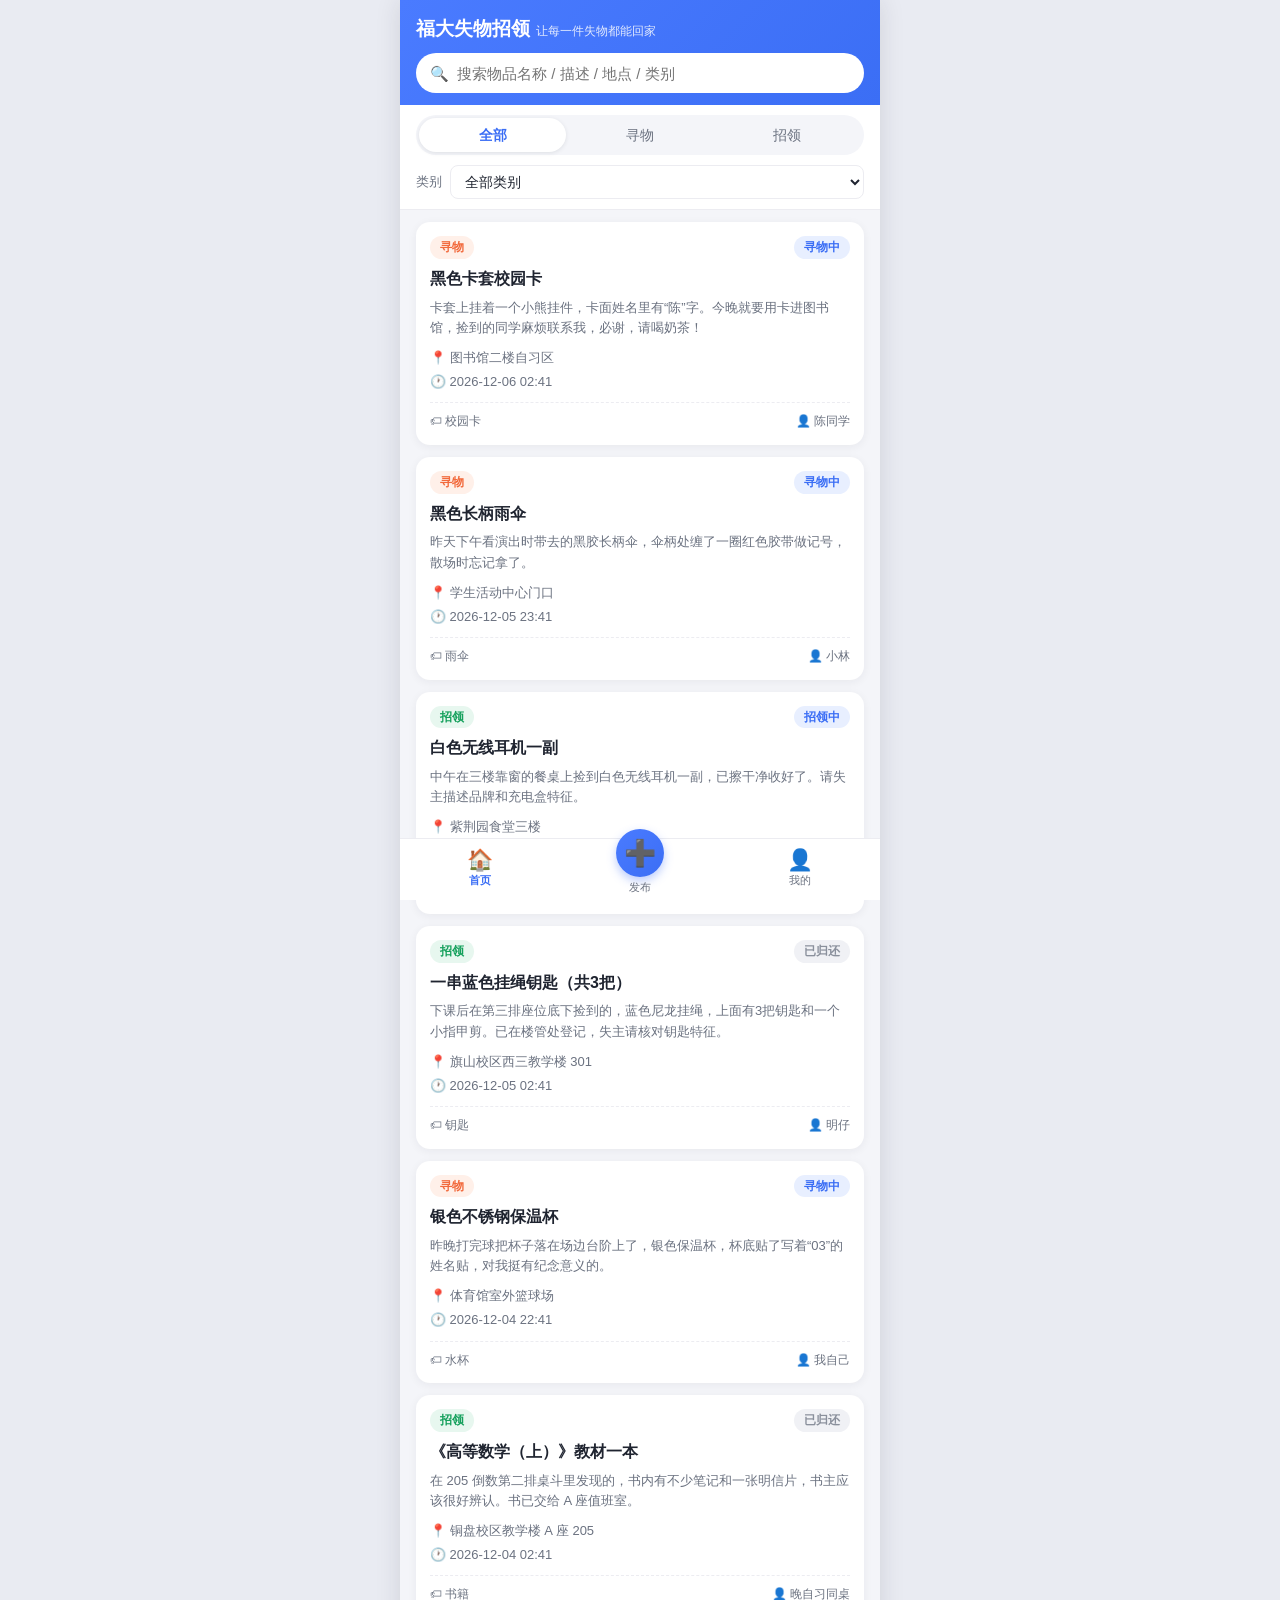
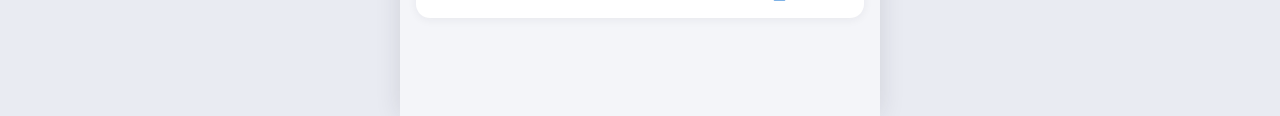
==== lost-found/index.html @ a3d3715d "feat: 完成校园失物招领移动端Web初步构建 - 搭建首页、发布页、详情页、我的发布四个页面 - 实现 localStorage 数据层与示例数据初始化 - 实现首页列表展示、关键词搜索与筛选 -" ====
<!DOCTYPE html>
<html lang="zh-CN">
<head>
  <meta charset="UTF-8">
  <meta name="viewport" content="width=device-width, initial-scale=1.0, maximum-scale=1.0, user-scalable=no">
  <title>福大失物招领 - 首页</title>
  <link rel="stylesheet" href="css/style.css">
</head>
<body data-page="index">
  <div class="app">
    <!-- 顶部：标题 + 搜索栏 -->
    <header class="app-header">
      <h1>福大失物招领<span class="subtitle">让每一件失物都能回家</span></h1>
      <div class="search-bar">
        <span class="search-icon">🔍</span>
        <input id="searchInput" type="search" placeholder="搜索物品名称 / 描述 / 地点 / 类别"
               aria-label="搜索失物招领信息">
      </div>
    </header>

    <!-- 类型 Tab + 类别筛选 -->
    <div class="toolbar">
      <div class="type-tabs" role="tablist">
        <button class="type-tab active" data-type="all" type="button">全部</button>
        <button class="type-tab" data-type="lost" type="button">寻物</button>
        <button class="type-tab" data-type="found" type="button">招领</button>
      </div>
      <div class="filter-row">
        <label for="categoryFilter">类别</label>
        <select id="categoryFilter" aria-label="按类别筛选">
          <option value="all">全部类别</option>
        </select>
      </div>
    </div>

    <!-- 信息列表 -->
    <main>
      <section id="itemList" class="list" aria-live="polite"></section>

      <!-- 空状态 -->
      <section id="emptyState" class="empty" hidden>
        <span class="empty-icon">🔎</span>
        <span class="empty-text">没有找到相关信息</span>
        <a class="btn btn-primary" href="publish.html" style="display:inline-flex;">📢 我要发布一条</a>
      </section>
    </main>

    <!-- 底部导航 -->
    <nav class="bottom-nav">
      <a class="nav-item" data-nav="index" href="index.html">
        <span class="nav-icon">🏠</span><span>首页</span>
      </a>
      <a class="nav-item nav-publish" data-nav="publish" href="publish.html">
        <span class="nav-icon">➕</span><span>发布</span>
      </a>
      <a class="nav-item" data-nav="mine" href="mine.html">
        <span class="nav-icon">👤</span><span>我的</span>
      </a>
    </nav>
  </div>

  <script src="js/storage.js"></script>
  <script src="js/common.js"></script>
  <script src="js/index.js"></script>
</body>
</html>
---- lost-found/css/style.css ----
/* ============================================================
   福大失物招领 —— 全局样式
   移动端优先：页面最大宽度 480px 居中；不依赖任何外部字体/图片。
   ============================================================ */

/* ---------- 设计变量 ---------- */
:root {
  --primary: #3b6ef5;          /* 主色：校园蓝 */
  --primary-light: #e8efff;
  --lost: #f26a3d;             /* 寻物：暖橙 */
  --lost-light: #fff0e9;
  --found: #15a05c;            /* 招领：青绿 */
  --found-light: #e7f7ef;
  --text-main: #1f2430;
  --text-sub: #6b7280;
  --line: #ececf1;
  --bg: #f4f5f9;
  --card-bg: #ffffff;
  --danger: #e5484d;
  --radius: 14px;
  --shadow: 0 2px 10px rgba(31, 36, 48, 0.06);
  --nav-height: 62px;
}

* {
  margin: 0;
  padding: 0;
  box-sizing: border-box;
  -webkit-tap-highlight-color: transparent;
}

html, body {
  height: 100%;
}

body {
  font-family: -apple-system, BlinkMacSystemFont, 'PingFang SC', 'Hiragino Sans GB',
    'Microsoft YaHei', 'Helvetica Neue', Helvetica, Arial, sans-serif;
  font-size: 15px;
  color: var(--text-main);
  background: #e9ebf2;
  line-height: 1.55;
}

/* App 容器：手机上铺满，宽屏下最大 480px 居中，带边界阴影模拟手机 */
.app {
  max-width: 480px;
  min-height: 100vh;
  margin: 0 auto;
  background: var(--bg);
  box-shadow: 0 0 24px rgba(31, 36, 48, 0.12);
  padding-bottom: calc(var(--nav-height) + 20px); /* 给底部导航留位 */
}

a {
  color: inherit;
  text-decoration: none;
}

button {
  font-family: inherit;
  font-size: inherit;
  cursor: pointer;
  border: none;
  background: none;
}

input, select, textarea {
  font-family: inherit;
  font-size: 16px; /* >=16px 避免 iOS 聚焦自动放大 */
  color: var(--text-main);
}

.hidden {
  display: none !important;
}

/* ---------- 顶部区域 ---------- */
.app-header {
  position: sticky;
  top: 0;
  z-index: 20;
  background: linear-gradient(135deg, #4a7bff, #3b6ef5);
  color: #fff;
  padding: 14px 16px 12px;
}

.app-header h1 {
  font-size: 19px;
  font-weight: 700;
  margin-bottom: 10px;
}

.app-header .subtitle {
  font-size: 12px;
  opacity: 0.85;
  margin-left: 6px;
  font-weight: 400;
}

/* 搜索栏 */
.search-bar {
  display: flex;
  align-items: center;
  background: #fff;
  border-radius: 999px;
  padding: 0 14px;
  height: 40px;
}

.search-bar .search-icon {
  font-size: 15px;
  margin-right: 8px;
}

.search-bar input {
  flex: 1;
  border: none;
  outline: none;
  background: transparent;
  font-size: 15px;
}

/* 普通页面头部（发布/我的） */
.page-header {
  position: sticky;
  top: 0;
  z-index: 20;
  display: flex;
  align-items: center;
  height: 50px;
  padding: 0 12px;
  background: #fff;
  border-bottom: 1px solid var(--line);
}

.page-header .back-btn {
  width: 38px;
  height: 38px;
  font-size: 20px;
  color: var(--text-main);
}

.page-header h2 {
  flex: 1;
  text-align: center;
  font-size: 17px;
  font-weight: 600;
}

.page-header .header-placeholder {
  width: 38px;
}

/* ---------- Tab 与类别筛选 ---------- */
.toolbar {
  background: #fff;
  padding: 10px 16px;
  border-bottom: 1px solid var(--line);
  position: sticky;
  top: 83px; /* 紧贴首页头部 */
  z-index: 15;
}

.type-tabs {
  display: flex;
  background: var(--bg);
  border-radius: 999px;
  padding: 3px;
  margin-bottom: 10px;
}

.type-tab {
  flex: 1;
  height: 34px;
  line-height: 34px;
  text-align: center;
  border-radius: 999px;
  font-size: 14px;
  color: var(--text-sub);
  transition: all 0.2s;
}

.type-tab.active {
  background: #fff;
  color: var(--primary);
  font-weight: 600;
  box-shadow: 0 1px 4px rgba(31, 36, 48, 0.1);
}

.filter-row {
  display: flex;
  align-items: center;
}

.filter-row label {
  font-size: 13px;
  color: var(--text-sub);
  margin-right: 8px;
  white-space: nowrap;
}

.filter-row select {
  flex: 1;
  height: 34px;
  border: 1px solid var(--line);
  border-radius: 8px;
  padding: 0 10px;
  background: #fff;
  font-size: 14px;
  outline: none;
}

/* ---------- 列表与卡片 ---------- */
.list {
  padding: 12px 16px 4px;
}

.card {
  display: block;
  background: var(--card-bg);
  border-radius: var(--radius);
  padding: 14px;
  margin-bottom: 12px;
  box-shadow: var(--shadow);
  transition: transform 0.12s, box-shadow 0.12s;
}

.card:active {
  transform: scale(0.985);
  box-shadow: 0 1px 4px rgba(31, 36, 48, 0.08);
}

.card-top {
  display: flex;
  justify-content: space-between;
  align-items: center;
  margin-bottom: 8px;
}

.badge {
  display: inline-block;
  font-size: 12px;
  font-weight: 600;
  padding: 2px 10px;
  border-radius: 999px;
}

.badge-lost {
  color: var(--lost);
  background: var(--lost-light);
}

.badge-found {
  color: var(--found);
  background: var(--found-light);
}

.status {
  font-size: 12px;
  font-weight: 600;
  padding: 2px 10px;
  border-radius: 999px;
}

.status-active {
  color: var(--primary);
  background: var(--primary-light);
}

.status-done {
  color: #8a909c;
  background: #f0f1f5;
}

.card-title {
  font-size: 16px;
  font-weight: 600;
  margin-bottom: 6px;
  /* 最多两行 */
  display: -webkit-box;
  -webkit-line-clamp: 2;
  -webkit-box-orient: vertical;
  overflow: hidden;
}

.card-desc {
  font-size: 13px;
  color: var(--text-sub);
  margin-bottom: 10px;
  display: -webkit-box;
  -webkit-line-clamp: 2;
  -webkit-box-orient: vertical;
  overflow: hidden;
}

.card-meta {
  display: flex;
  flex-direction: column;
  gap: 4px;
  font-size: 13px;
  color: var(--text-sub);
  margin-bottom: 10px;
}

.card-foot {
  display: flex;
  justify-content: space-between;
  align-items: center;
  padding-top: 9px;
  border-top: 1px dashed var(--line);
  font-size: 12px;
  color: var(--text-sub);
}

/* ---------- 空状态 ---------- */
.empty {
  padding: 70px 30px;
  text-align: center;
  color: var(--text-sub);
}

.empty .empty-icon {
  font-size: 52px;
  display: block;
  margin-bottom: 14px;
}

.empty .empty-text {
  font-size: 15px;
  display: block;
  margin-bottom: 18px;
}

/* ---------- 按钮 ---------- */
.btn {
  display: inline-flex;
  align-items: center;
  justify-content: center;
  gap: 6px;
  min-height: 44px;
  padding: 0 18px;
  border-radius: 10px;
  font-size: 15px;
  font-weight: 600;
  transition: opacity 0.15s, transform 0.1s;
}

.btn:active {
  transform: scale(0.97);
}

.btn-block {
  display: flex;
  width: 100%;
}

.btn-primary {
  background: var(--primary);
  color: #fff;
}

.btn-primary:disabled {
  background: #b9c6e8;
  cursor: not-allowed;
}

.btn-outline {
  background: #fff;
  color: var(--primary);
  border: 1px solid var(--primary);
}

.btn-danger-outline {
  background: #fff;
  color: var(--danger);
  border: 1px solid #f3c2c4;
}

.btn-gray {
  background: #f0f1f5;
  color: var(--text-sub);
}

/* ---------- 表单（发布页） ---------- */
.form {
  padding: 14px 16px 20px;
}

/* 类型二选一切换 */
.type-switch {
  display: flex;
  gap: 10px;
  margin-bottom: 16px;
}

.type-option {
  flex: 1;
  border: 2px solid var(--line);
  border-radius: 12px;
  background: #fff;
  padding: 12px 0;
  text-align: center;
  font-size: 15px;
  font-weight: 600;
  color: var(--text-sub);
  transition: all 0.15s;
}

.type-option .type-emoji {
  display: block;
  font-size: 22px;
  margin-bottom: 2px;
}

.type-option.selected-lost {
  border-color: var(--lost);
  color: var(--lost);
  background: var(--lost-light);
}

.type-option.selected-found {
  border-color: var(--found);
  color: var(--found);
  background: var(--found-light);
}

.form-group {
  margin-bottom: 15px;
}

.form-group label {
  display: block;
  font-size: 14px;
  font-weight: 600;
  margin-bottom: 6px;
}

.form-group label .required {
  color: var(--danger);
  margin-right: 3px;
}

.form-control {
  width: 100%;
  min-height: 46px;
  border: 1px solid #dcdfe8;
  border-radius: 10px;
  background: #fff;
  padding: 10px 12px;
  outline: none;
  transition: border-color 0.15s;
}

.form-control:focus {
  border-color: var(--primary);
}

textarea.form-control {
  min-height: 96px;
  resize: vertical;
}

.form-group.has-error .form-control {
  border-color: var(--danger);
}

.error-text {
  display: none;
  font-size: 12px;
  color: var(--danger);
  margin-top: 4px;
}

.form-group.has-error .error-text {
  display: block;
}

.form-tip {
  font-size: 12px;
  color: var(--text-sub);
  margin-top: 4px;
}

.submit-bar {
  margin-top: 22px;
}

/* ---------- 详情页 ---------- */
.detail {
  padding: 14px 16px 20px;
}

.detail-hero {
  background: #fff;
  border-radius: var(--radius);
  padding: 16px;
  box-shadow: var(--shadow);
  margin-bottom: 12px;
}

.detail-hero .hero-top {
  display: flex;
  gap: 8px;
  margin-bottom: 10px;
}

.detail-hero h2 {
  font-size: 19px;
  line-height: 1.4;
  margin-bottom: 6px;
}

.detail-hero .publish-time {
  font-size: 12px;
  color: var(--text-sub);
}

.info-panel {
  background: #fff;
  border-radius: var(--radius);
  box-shadow: var(--shadow);
  margin-bottom: 12px;
  overflow: hidden;
}

.info-row {
  display: flex;
  padding: 13px 16px;
  font-size: 14px;
  border-bottom: 1px solid var(--line);
}

.info-row:last-child {
  border-bottom: none;
}

.info-row .info-label {
  width: 76px;
  color: var(--text-sub);
  flex-shrink: 0;
}

.info-row .info-value {
  flex: 1;
  word-break: break-all;
}

.panel-title {
  font-size: 14px;
  font-weight: 600;
  padding: 13px 16px 6px;
}

.panel-content {
  font-size: 14px;
  padding: 0 16px 14px;
  white-space: pre-wrap;
  word-break: break-all;
}

.contact-value {
  display: flex;
  align-items: center;
  gap: 10px;
  flex: 1;
}

.contact-value .contact-text {
  flex: 1;
  font-weight: 600;
  word-break: break-all;
}

.btn-copy {
  min-height: 34px;
  padding: 0 14px;
  border-radius: 8px;
  font-size: 13px;
  flex-shrink: 0;
}

.detail-actions {
  margin-top: 18px;
}

.detail-actions .btn {
  margin-bottom: 10px;
}

.not-found {
  padding: 80px 30px;
  text-align: center;
}

/* ---------- “我的发布”操作区 ---------- */
.mine-stats {
  display: flex;
  background: #fff;
  padding: 14px 16px;
  gap: 10px;
  border-bottom: 1px solid var(--line);
}

.stat-box {
  flex: 1;
  text-align: center;
  background: var(--bg);
  border-radius: 10px;
  padding: 10px 0;
}

.stat-box .stat-num {
  display: block;
  font-size: 20px;
  font-weight: 700;
  color: var(--primary);
}

.stat-box .stat-label {
  font-size: 12px;
  color: var(--text-sub);
}

.mine-actions {
  display: flex;
  gap: 8px;
  margin-top: 10px;
}

.mine-actions .btn {
  flex: 1;
  min-height: 36px;
  padding: 0 6px;
  font-size: 13px;
  border-radius: 8px;
}

/* ---------- 底部导航 ---------- */
.bottom-nav {
  position: fixed;
  bottom: 0;
  left: 50%;
  transform: translateX(-50%);
  width: 100%;
  max-width: 480px;
  height: var(--nav-height);
  display: flex;
  background: #fff;
  border-top: 1px solid var(--line);
  padding-bottom: env(safe-area-inset-bottom);
  z-index: 30;
}

.nav-item {
  flex: 1;
  display: flex;
  flex-direction: column;
  align-items: center;
  justify-content: center;
  gap: 2px;
  color: var(--text-sub);
  font-size: 11px;
}

.nav-item .nav-icon {
  font-size: 21px;
  line-height: 1;
}

.nav-item.active {
  color: var(--primary);
  font-weight: 600;
}

/* 中间“发布”凸起按钮 */
.nav-item.nav-publish .nav-icon {
  font-size: 26px;
  margin-top: -14px;
  width: 48px;
  height: 48px;
  border-radius: 50%;
  background: linear-gradient(135deg, #4a7bff, #3b6ef5);
  display: flex;
  align-items: center;
  justify-content: center;
  box-shadow: 0 4px 10px rgba(59, 110, 245, 0.35);
}

.nav-item.nav-publish.active .nav-icon {
  color: #fff;
}

/* ---------- Toast ---------- */
.toast {
  position: fixed;
  top: 18%;
  left: 50%;
  transform: translate(-50%, -8px);
  max-width: 80%;
  background: rgba(31, 36, 48, 0.9);
  color: #fff;
  font-size: 14px;
  padding: 10px 18px;
  border-radius: 10px;
  opacity: 0;
  pointer-events: none;
  transition: opacity 0.2s, transform 0.2s;
  z-index: 100;
  text-align: center;
}

.toast.show {
  opacity: 1;
  transform: translate(-50%, 0);
}

.toast-error {
  background: rgba(229, 72, 77, 0.92);
}
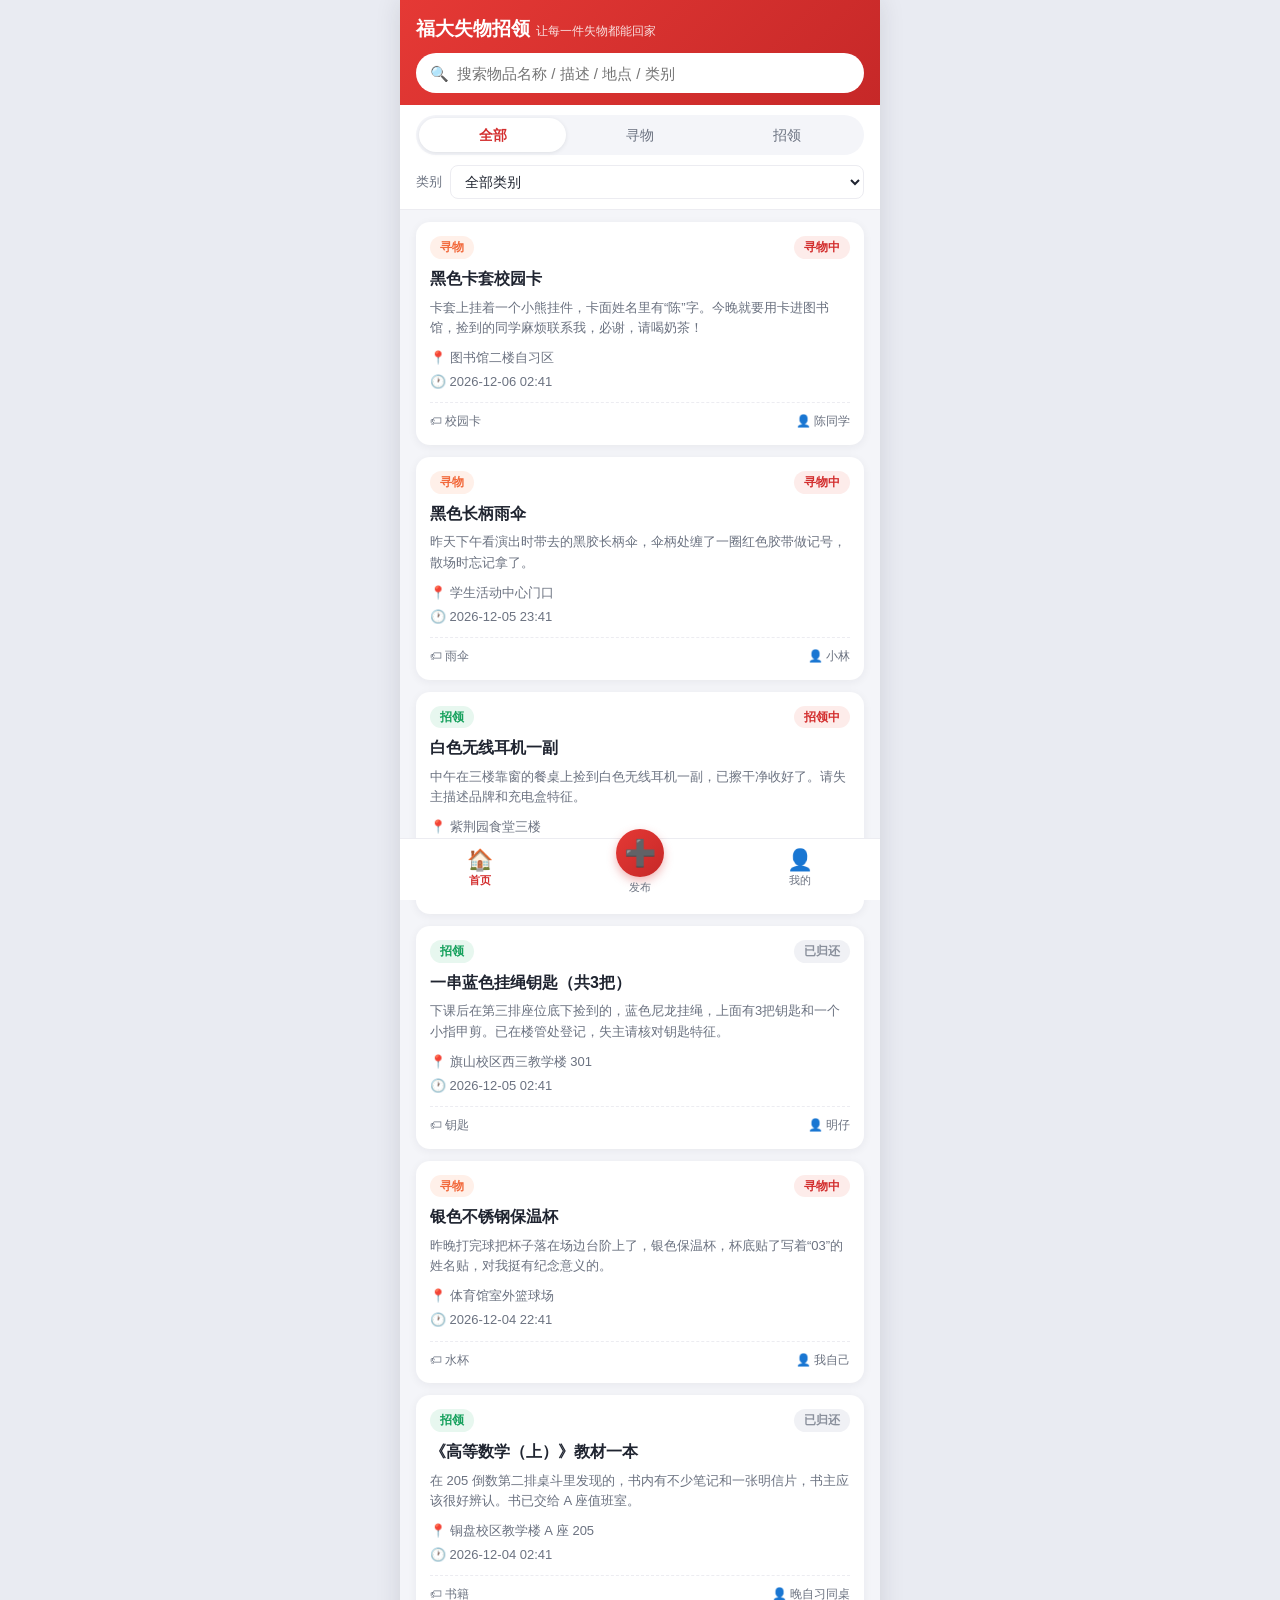
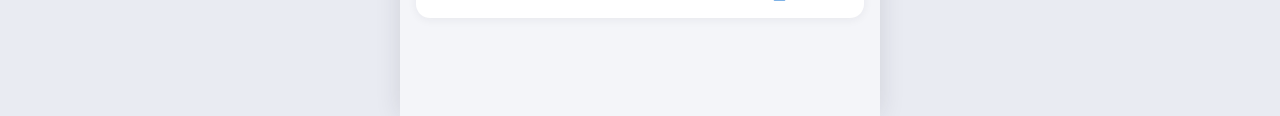
==== commit df0843e1: "feat: 完善校园失物招领移动端页面与交互 - 将全局主题色调整为红色 - 新增启动页并接入首页入口 - 发布成功后跳转成功页并提供回到主页按钮 - 新增个人中心、进一步复刻原型 - 更新 READ" ====
--- a/lost-found/index.html
+++ b/lost-found/index.html
@@ -53,7 +53,7 @@
       <a class="nav-item nav-publish" data-nav="publish" href="publish.html">
         <span class="nav-icon">➕</span><span>发布</span>
       </a>
-      <a class="nav-item" data-nav="mine" href="mine.html">
+      <a class="nav-item" data-nav="profile" href="profile.html">
         <span class="nav-icon">👤</span><span>我的</span>
       </a>
     </nav>
--- a/lost-found/css/style.css
+++ b/lost-found/css/style.css
@@ -5,8 +5,8 @@
 
 /* ---------- 设计变量 ---------- */
 :root {
-  --primary: #3b6ef5;          /* 主色：校园蓝 */
-  --primary-light: #e8efff;
+  --primary: #d32f2f;          /* 主色：福大红 */
+  --primary-light: #fdecea;
   --lost: #f26a3d;             /* 寻物：暖橙 */
   --lost-light: #fff0e9;
   --found: #15a05c;            /* 招领：青绿 */
@@ -80,7 +80,7 @@
   position: sticky;
   top: 0;
   z-index: 20;
-  background: linear-gradient(135deg, #4a7bff, #3b6ef5);
+  background: linear-gradient(135deg, #e53935, #c62828);
   color: #fff;
   padding: 14px 16px 12px;
 }
@@ -361,7 +361,7 @@
 }
 
 .btn-primary:disabled {
-  background: #b9c6e8;
+  background: #e5c5c6;
   cursor: not-allowed;
 }
 
@@ -680,11 +680,11 @@
   width: 48px;
   height: 48px;
   border-radius: 50%;
-  background: linear-gradient(135deg, #4a7bff, #3b6ef5);
+  background: linear-gradient(135deg, #e53935, #c62828);
   display: flex;
   align-items: center;
   justify-content: center;
-  box-shadow: 0 4px 10px rgba(59, 110, 245, 0.35);
+  box-shadow: 0 4px 10px rgba(211, 47, 47, 0.35);
 }
 
 .nav-item.nav-publish.active .nav-icon {
@@ -718,3 +718,236 @@
 .toast-error {
   background: rgba(229, 72, 77, 0.92);
 }
+
+/* ============================================================
+   个人中心 / 子页 新增样式
+   ============================================================ */
+
+/* 卡片内的主链接区域（我的发布 / 收藏页使用） */
+.mine-card-main {
+  display: block;
+}
+
+/* ---------- 个人中心 ---------- */
+.profile-card {
+  display: flex;
+  align-items: center;
+  gap: 16px;
+  padding: 24px 20px;
+  background: linear-gradient(135deg, #e53935, #c62828);
+  color: #fff;
+}
+
+.profile-avatar {
+  width: 64px;
+  height: 64px;
+  border-radius: 50%;
+  background: rgba(255, 255, 255, 0.2);
+  display: flex;
+  align-items: center;
+  justify-content: center;
+  font-size: 36px;
+  flex-shrink: 0;
+}
+
+.profile-info {
+  flex: 1;
+  min-width: 0;
+}
+
+.profile-name {
+  font-size: 20px;
+  font-weight: 700;
+  margin-bottom: 4px;
+}
+
+.profile-tip {
+  font-size: 12px;
+  opacity: 0.85;
+}
+
+.profile-stats {
+  display: flex;
+  background: #fff;
+  padding: 16px;
+  gap: 10px;
+  border-bottom: 1px solid var(--line);
+}
+
+/* ---------- 入口列表 ---------- */
+.entry-list {
+  margin: 12px 16px;
+  background: #fff;
+  border-radius: var(--radius);
+  box-shadow: var(--shadow);
+  overflow: hidden;
+}
+
+.entry-item {
+  display: flex;
+  align-items: center;
+  padding: 14px 16px;
+  border-bottom: 1px solid var(--line);
+  transition: background 0.12s;
+}
+
+.entry-item:last-child {
+  border-bottom: none;
+}
+
+.entry-item:active {
+  background: var(--bg);
+}
+
+.entry-icon {
+  font-size: 22px;
+  margin-right: 12px;
+}
+
+.entry-text {
+  flex: 1;
+  font-size: 15px;
+}
+
+.entry-arrow {
+  color: #c0c4cc;
+  font-size: 22px;
+  line-height: 1;
+}
+
+/* ---------- 设置页 ---------- */
+.avatar-options {
+  display: grid;
+  grid-template-columns: repeat(8, 1fr);
+  gap: 8px;
+}
+
+.avatar-opt {
+  width: 100%;
+  aspect-ratio: 1 / 1;
+  display: flex;
+  align-items: center;
+  justify-content: center;
+  font-size: 24px;
+  border-radius: 10px;
+  background: var(--bg);
+  cursor: pointer;
+  border: 2px solid transparent;
+  transition: all 0.15s;
+}
+
+.avatar-opt.active {
+  border-color: var(--primary);
+  background: var(--primary-light);
+}
+
+.divider {
+  border: none;
+  height: 1px;
+  background: var(--line);
+  margin: 22px 0;
+}
+
+.about {
+  background: #fff;
+  border-radius: var(--radius);
+  box-shadow: var(--shadow);
+  overflow: hidden;
+}
+
+.about-row {
+  display: flex;
+  justify-content: space-between;
+  align-items: center;
+  padding: 13px 16px;
+  font-size: 14px;
+  border-bottom: 1px solid var(--line);
+}
+
+.about-row:last-child {
+  border-bottom: none;
+}
+
+.about-row span:first-child {
+  color: var(--text-sub);
+}
+
+.about-val {
+  max-width: 60%;
+  text-align: right;
+}
+
+/* ---------- 消息通知 ---------- */
+.msg-list {
+  padding: 12px 16px;
+}
+
+.msg-item {
+  display: flex;
+  gap: 12px;
+  background: #fff;
+  border-radius: var(--radius);
+  box-shadow: var(--shadow);
+  padding: 14px;
+  margin-bottom: 10px;
+}
+
+.msg-unread {
+  background: #fffbfb;
+  border-left: 3px solid var(--primary);
+}
+
+.msg-icon {
+  width: 38px;
+  height: 38px;
+  border-radius: 50%;
+  background: var(--primary-light);
+  display: flex;
+  align-items: center;
+  justify-content: center;
+  font-size: 19px;
+  flex-shrink: 0;
+}
+
+.msg-body {
+  flex: 1;
+  min-width: 0;
+}
+
+.msg-head {
+  display: flex;
+  align-items: center;
+  gap: 6px;
+  margin-bottom: 4px;
+}
+
+.msg-type {
+  font-size: 13px;
+  font-weight: 600;
+  color: var(--primary);
+}
+
+.msg-dot {
+  width: 7px;
+  height: 7px;
+  border-radius: 50%;
+  background: var(--primary);
+}
+
+.msg-time {
+  margin-left: auto;
+  font-size: 11px;
+  color: var(--text-sub);
+}
+
+.msg-title {
+  font-size: 14px;
+  font-weight: 600;
+  margin-bottom: 3px;
+}
+
+.msg-content {
+  font-size: 13px;
+  color: var(--text-sub);
+  line-height: 1.5;
+}
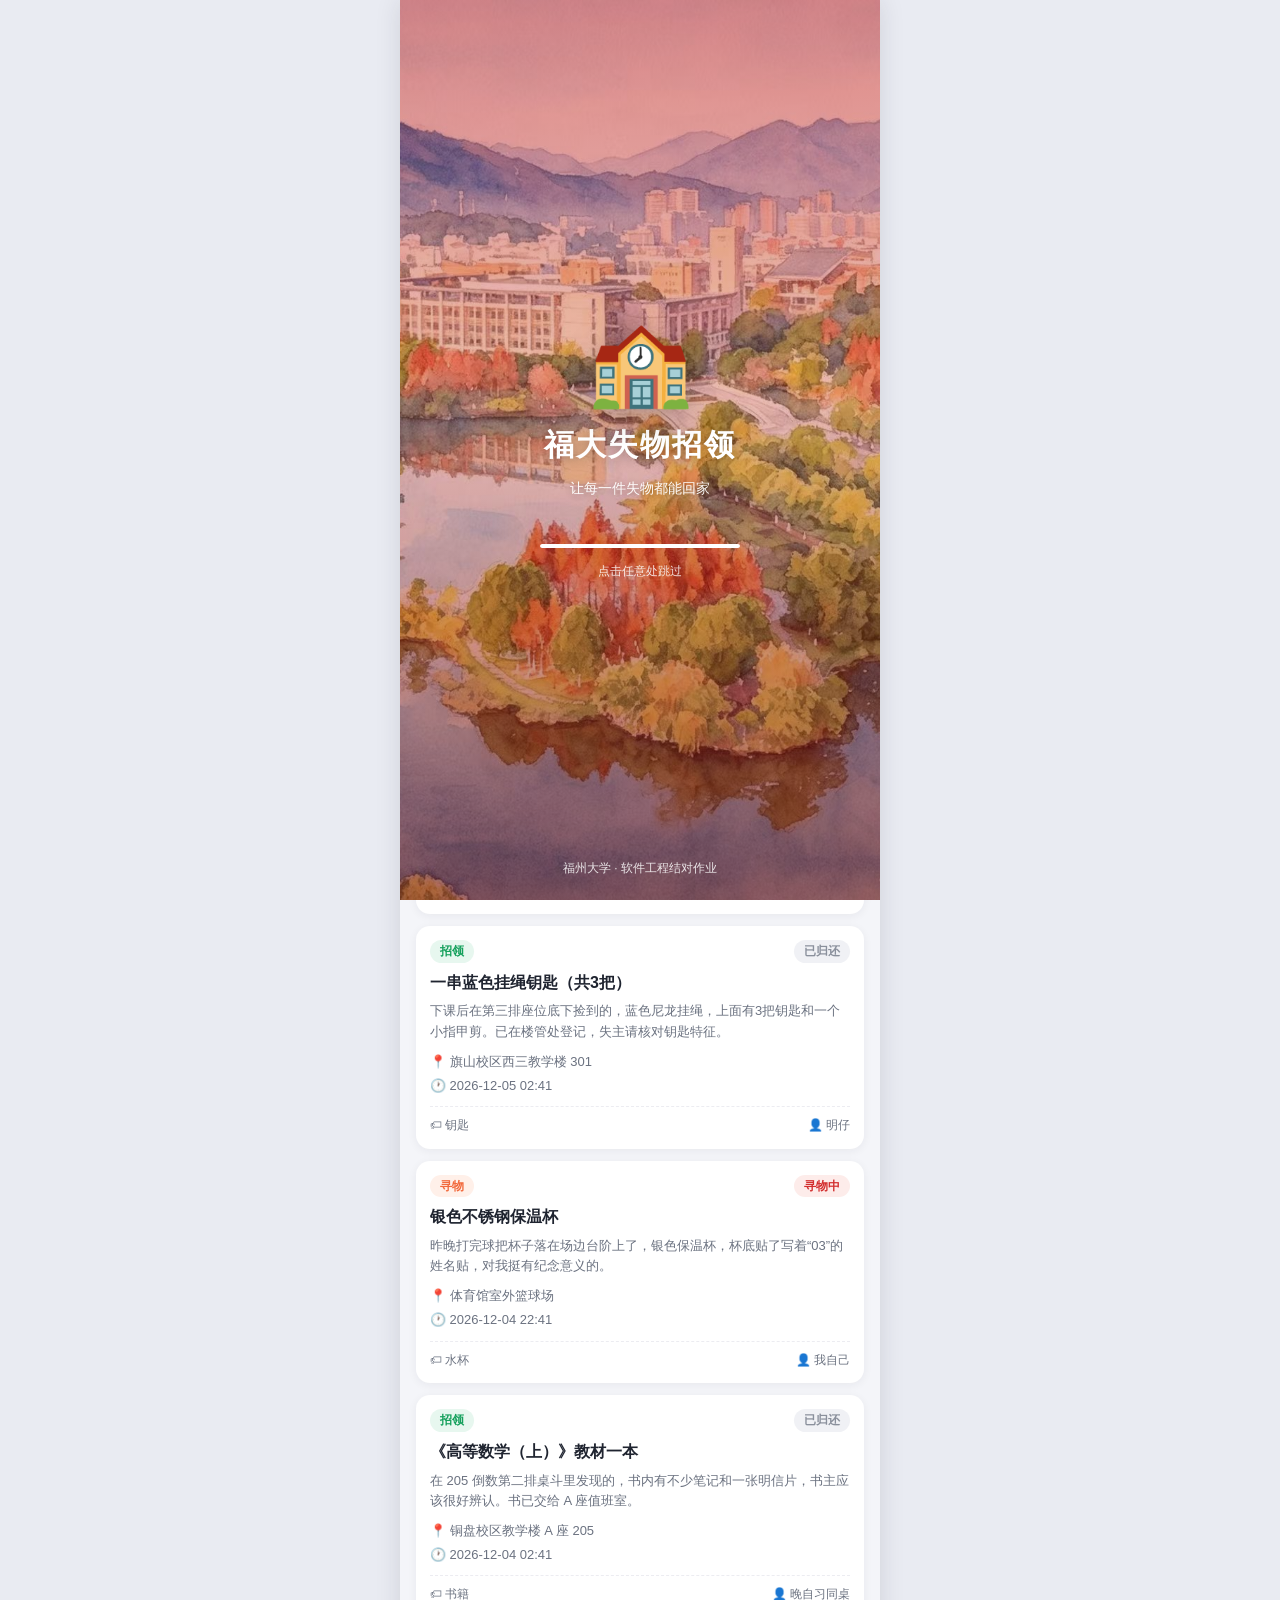
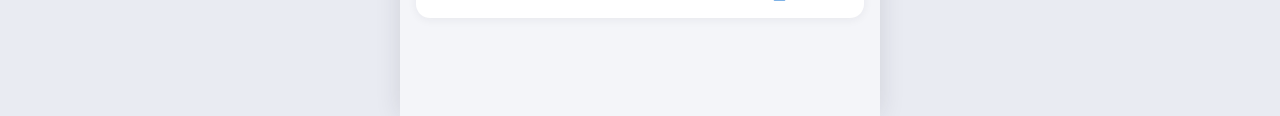
==== commit 71b410e7: "feat: 整合启动页与登录页流程，新增校园水彩视觉 - 启动页 splash-view 合并进 index.html，splash.html 改为兼容跳转页 - 新增登录页 login-view，支" ====
--- a/lost-found/index.html
+++ b/lost-found/index.html
@@ -7,6 +7,74 @@
   <link rel="stylesheet" href="css/style.css">
 </head>
 <body data-page="index">
+  <!-- ============ 启动页（水彩校园背景，2.4s 后进入登录页） ============ -->
+  <div id="splashView" class="gate-view splash-view" hidden>
+    <img class="splash-bg" src="img/campus-watercolor.jpg" alt="福大校园水彩全景">
+    <div class="splash-mask"></div>
+    <div class="splash-content">
+      <div class="splash-logo">🏫</div>
+      <div class="splash-title">福大失物招领</div>
+      <div class="splash-subtitle">让每一件失物都能回家</div>
+      <div class="splash-bar"><div class="bar-inner"></div></div>
+      <div class="splash-skip" id="splashSkip">点击任意处跳过</div>
+    </div>
+    <div class="splash-footer">福州大学 · 软件工程结对作业</div>
+  </div>
+
+  <!-- ============ 登录页 ============ -->
+  <div id="loginView" class="gate-view login-view" hidden>
+    <div class="login-hero">
+      <img class="login-bg" src="img/campus-watercolor.jpg" alt="">
+      <div class="login-hero-mask"></div>
+      <div class="login-hero-text">
+        <div class="login-logo">🏫</div>
+        <div class="login-app-name">福大失物招领</div>
+        <div class="login-slogan">让每一件失物都能回家</div>
+      </div>
+    </div>
+
+    <div class="login-panel">
+      <h2 class="login-title">欢迎回来 👋</h2>
+      <p class="login-tip">登录后可发布寻物 / 招领信息，还能收藏感兴趣的帖子</p>
+
+      <form id="loginForm" novalidate>
+        <div class="form-group" id="accountGroup">
+          <label for="accountInput">学号 / 手机号</label>
+          <div class="input-wrap">
+            <span class="input-icon">👤</span>
+            <input id="accountInput" class="form-control" type="text" inputmode="numeric"
+                   placeholder="请输入学号或手机号" autocomplete="username" maxlength="12">
+          </div>
+          <p class="error-text">请输入 8-12 位学号或 11 位手机号</p>
+        </div>
+
+        <div class="form-group" id="passwordGroup">
+          <label for="passwordInput">密码</label>
+          <div class="input-wrap">
+            <span class="input-icon">🔒</span>
+            <input id="passwordInput" class="form-control" type="password"
+                   placeholder="请输入密码（至少 6 位）" autocomplete="current-password">
+            <button type="button" class="pwd-toggle" id="pwdToggle" aria-label="显示或隐藏密码">👁</button>
+          </div>
+          <p class="error-text">密码至少 6 位</p>
+        </div>
+
+        <div class="login-row">
+          <span></span>
+          <button type="button" class="link-btn" id="forgotBtn">忘记密码？</button>
+        </div>
+
+        <button type="submit" class="btn btn-primary btn-block login-btn">登 录</button>
+      </form>
+
+      <div class="login-links">
+        <button type="button" class="link-btn guest-btn" id="guestBtn">游客模式，先逛逛 →</button>
+      </div>
+
+      <p class="login-agreement">登录即代表同意《用户协议》与《隐私政策》 · 课程演示无真实后端，任意符合格式的账号均可登录</p>
+    </div>
+  </div>
+
   <div class="app">
     <!-- 顶部：标题 + 搜索栏 -->
     <header class="app-header">
@@ -61,6 +129,7 @@
 
   <script src="js/storage.js"></script>
   <script src="js/common.js"></script>
+  <script src="js/auth.js"></script>
   <script src="js/index.js"></script>
 </body>
 </html>
--- a/lost-found/css/style.css
+++ b/lost-found/css/style.css
@@ -80,7 +80,10 @@
   position: sticky;
   top: 0;
   z-index: 20;
-  background: linear-gradient(135deg, #e53935, #c62828);
+  /* 白楼红花水彩素材 + 红色半透明蒙版（约 75% 不透明，参考 figma 亮度） */
+  background:
+    linear-gradient(135deg, rgba(229, 57, 53, 0.75), rgba(198, 40, 40, 0.78)),
+    url('../img/building-flower.jpg') no-repeat center 35% / cover;
   color: #fff;
   padding: 14px 16px 12px;
 }
@@ -130,15 +133,18 @@
   align-items: center;
   height: 50px;
   padding: 0 12px;
-  background: #fff;
-  border-bottom: 1px solid var(--line);
+  /* 与首页头部一致：水彩素材 + 红色半透明蒙版 */
+  background:
+    linear-gradient(135deg, rgba(229, 57, 53, 0.75), rgba(198, 40, 40, 0.78)),
+    url('../img/building-flower.jpg') no-repeat center 35% / cover;
+  border-bottom: none;
 }
 
 .page-header .back-btn {
   width: 38px;
   height: 38px;
   font-size: 20px;
-  color: var(--text-main);
+  color: #fff;
 }
 
 .page-header h2 {
@@ -146,6 +152,7 @@
   text-align: center;
   font-size: 17px;
   font-weight: 600;
+  color: #fff;
 }
 
 .page-header .header-placeholder {
@@ -951,3 +958,411 @@
   color: var(--text-sub);
   line-height: 1.5;
 }
+
+/* ============================================================
+   启动页 & 登录页（index 首屏引导，由 js/auth.js 控制显隐）
+   ============================================================ */
+
+/* 全屏引导视图：fixed 覆盖主界面，带淡入淡出 */
+.gate-view {
+  position: fixed;
+  inset: 0;
+  z-index: 90;
+  max-width: 480px;
+  margin: 0 auto;
+  display: flex;
+  flex-direction: column;
+  opacity: 0;
+  pointer-events: none;
+  transition: opacity 0.35s ease;
+}
+
+.gate-view[hidden] {
+  display: none;
+}
+
+.gate-view.show {
+  opacity: 1;
+  pointer-events: auto;
+}
+
+/* 引导期间锁住底层页面滚动 */
+body.gate-open {
+  overflow: hidden;
+}
+
+/* ---------- 启动页 ---------- */
+.splash-view {
+  align-items: center;
+  justify-content: center;
+  color: #fff;
+  text-align: center;
+  overflow: hidden;
+}
+
+.splash-bg {
+  position: absolute;
+  inset: 0;
+  width: 100%;
+  height: 100%;
+  object-fit: cover;
+}
+
+/* 红色渐变遮罩：压住水彩图明度，保证文字可读、统一品牌色 */
+.splash-mask {
+  position: absolute;
+  inset: 0;
+  background: linear-gradient(180deg,
+    rgba(198, 40, 40, 0.55) 0%,
+    rgba(183, 28, 28, 0.28) 42%,
+    rgba(127, 20, 20, 0.62) 100%);
+}
+
+.splash-content {
+  position: relative;
+  z-index: 1;
+  display: flex;
+  flex-direction: column;
+  align-items: center;
+  padding: 0 24px;
+}
+
+.splash-logo {
+  font-size: 84px;
+  line-height: 1;
+  margin-bottom: 18px;
+  animation: floatY 2.4s ease-in-out infinite;
+  filter: drop-shadow(0 6px 16px rgba(0, 0, 0, 0.25));
+}
+
+.splash-title {
+  font-size: 30px;
+  font-weight: 800;
+  letter-spacing: 2px;
+  margin-bottom: 10px;
+  text-shadow: 0 2px 12px rgba(0, 0, 0, 0.3);
+}
+
+.splash-subtitle {
+  font-size: 14px;
+  opacity: 0.95;
+  margin-bottom: 44px;
+  text-shadow: 0 1px 8px rgba(0, 0, 0, 0.3);
+}
+
+.splash-bar {
+  width: 200px;
+  height: 4px;
+  background: rgba(255, 255, 255, 0.35);
+  border-radius: 999px;
+  overflow: hidden;
+  margin-bottom: 14px;
+}
+
+.splash-bar .bar-inner {
+  height: 100%;
+  width: 0;
+  background: #fff;
+  border-radius: 999px;
+  animation: loadBar 2.3s ease forwards;
+}
+
+.splash-skip {
+  font-size: 12px;
+  opacity: 0.85;
+}
+
+.splash-footer {
+  position: absolute;
+  bottom: 22px;
+  left: 0;
+  right: 0;
+  font-size: 12px;
+  opacity: 0.85;
+  z-index: 1;
+}
+
+@keyframes floatY {
+  0%, 100% { transform: translateY(0); }
+  50% { transform: translateY(-10px); }
+}
+
+@keyframes loadBar {
+  0% { width: 0; }
+  100% { width: 100%; }
+}
+
+/* ---------- 登录页 ---------- */
+.login-view {
+  background: var(--bg);
+  overflow-y: auto;
+}
+
+.login-hero {
+  position: relative;
+  height: 236px;
+  flex-shrink: 0;
+}
+
+.login-bg {
+  width: 100%;
+  height: 100%;
+  object-fit: cover;
+  display: block;
+}
+
+.login-hero-mask {
+  position: absolute;
+  inset: 0;
+  background: linear-gradient(180deg,
+    rgba(229, 57, 53, 0.12) 0%,
+    rgba(198, 40, 40, 0.42) 55%,
+    rgba(183, 28, 28, 0.78) 100%);
+}
+
+.login-hero-text {
+  position: absolute;
+  inset: 0;
+  display: flex;
+  flex-direction: column;
+  align-items: center;
+  justify-content: center;
+  color: #fff;
+}
+
+.login-logo {
+  font-size: 54px;
+  line-height: 1;
+  margin-bottom: 12px;
+  filter: drop-shadow(0 4px 10px rgba(0, 0, 0, 0.25));
+}
+
+.login-app-name {
+  font-size: 24px;
+  font-weight: 800;
+  letter-spacing: 2px;
+  margin-bottom: 6px;
+  text-shadow: 0 2px 10px rgba(0, 0, 0, 0.28);
+}
+
+.login-slogan {
+  font-size: 13px;
+  opacity: 0.92;
+}
+
+/* 白色圆角面板：上滑卡片叠在水彩图上 */
+.login-panel {
+  position: relative;
+  z-index: 1;
+  flex: 1;
+  margin-top: -18px;
+  border-radius: 20px 20px 0 0;
+  background: var(--bg);
+  box-shadow: 0 -4px 16px rgba(31, 36, 48, 0.08);
+  padding: 24px 22px 30px;
+}
+
+.login-title {
+  font-size: 21px;
+  font-weight: 700;
+}
+
+.login-tip {
+  font-size: 13px;
+  color: var(--text-sub);
+  margin: 6px 0 18px;
+}
+
+/* 带图标的输入框容器 */
+.input-wrap {
+  display: flex;
+  align-items: center;
+  height: 46px;
+  background: #fff;
+  border: 1px solid #dcdfe8;
+  border-radius: 12px;
+  padding: 0 12px;
+  transition: border-color 0.15s;
+}
+
+.input-wrap:focus-within {
+  border-color: var(--primary);
+}
+
+.form-group.has-error .input-wrap {
+  border-color: var(--danger);
+}
+
+.input-icon {
+  font-size: 15px;
+  margin-right: 8px;
+  flex-shrink: 0;
+}
+
+.input-wrap .form-control {
+  flex: 1;
+  min-height: 44px;
+  border: none;
+  background: transparent;
+  padding: 0;
+  outline: none;
+}
+
+.pwd-toggle {
+  width: 32px;
+  height: 32px;
+  font-size: 16px;
+  flex-shrink: 0;
+  color: var(--text-sub);
+}
+
+.login-row {
+  display: flex;
+  justify-content: space-between;
+  align-items: center;
+  margin: 2px 0 16px;
+}
+
+.link-btn {
+  font-size: 13px;
+  color: var(--primary);
+}
+
+.login-btn {
+  margin-top: 4px;
+  background: linear-gradient(135deg, #e53935, #c62828);
+}
+
+.login-links {
+  margin-top: 18px;
+  text-align: center;
+}
+
+.login-agreement {
+  margin-top: 26px;
+  font-size: 11px;
+  color: var(--text-sub);
+  text-align: center;
+  line-height: 1.7;
+}
+
+/* ============================================================
+   发布成功页（荷花亭榭全屏背景）
+   ============================================================ */
+.success-bg {
+  position: fixed;
+  inset: 0;
+  z-index: 0;
+}
+.success-bg img {
+  width: 100%;
+  height: 100%;
+  object-fit: cover;
+  object-position: center center;    /* 建筑主体居中 */
+  display: block;
+}
+.success-bg .success-bg-mask {
+  position: absolute;
+  inset: 0;
+  background: linear-gradient(180deg,
+    rgba(198, 40, 40, 0.35) 0%,
+    rgba(183, 28, 28, 0.55) 50%,
+    rgba(127, 20, 20, 0.72) 100%);
+}
+
+.success-view {
+  position: relative;
+  z-index: 1;
+  min-height: 100vh;
+  display: flex;
+  flex-direction: column;
+  align-items: center;
+  justify-content: center;
+  padding: 40px 24px;
+  color: #fff;
+}
+
+.success-view .success-icon {
+  display: flex;
+  justify-content: center;
+  margin-bottom: 16px;
+}
+.success-view .success-circle {
+  stroke: #fff;
+  stroke-width: 3;
+  stroke-dasharray: 166;
+  stroke-dashoffset: 166;
+  animation: drawCircle 0.6s ease forwards;
+}
+.success-view .success-check {
+  stroke: #fff;
+  stroke-width: 4;
+  stroke-linecap: round;
+  stroke-linejoin: round;
+  stroke-dasharray: 48;
+  stroke-dashoffset: 48;
+  animation: drawCheck 0.35s 0.5s ease forwards;
+}
+@keyframes drawCircle { to { stroke-dashoffset: 0; } }
+@keyframes drawCheck { to { stroke-dashoffset: 0; } }
+
+.success-view .success-title {
+  font-size: 26px;
+  font-weight: 800;
+  margin-bottom: 6px;
+  text-shadow: 0 2px 10px rgba(0,0,0,0.25);
+}
+.success-view .success-desc {
+  font-size: 14px;
+  opacity: 0.9;
+  margin-bottom: 24px;
+  text-shadow: 0 1px 6px rgba(0,0,0,0.25);
+}
+
+.success-view .success-card {
+  background: rgba(255, 255, 255, 0.92);
+  color: var(--text-main);
+  border-radius: var(--radius);
+  box-shadow: 0 8px 24px rgba(0,0,0,0.15);
+  padding: 18px 16px;
+  text-align: left;
+  width: 100%;
+  max-width: 400px;
+  margin-bottom: 28px;
+}
+.success-view .success-card-top {
+  display: flex;
+  gap: 8px;
+  margin-bottom: 8px;
+}
+.success-view .success-card-title {
+  font-size: 16px;
+  font-weight: 600;
+  margin-bottom: 8px;
+}
+.success-view .success-card-meta {
+  display: flex;
+  flex-direction: column;
+  gap: 4px;
+  font-size: 13px;
+  color: var(--text-sub);
+}
+
+.success-view .success-actions {
+  width: 100%;
+  max-width: 400px;
+  display: flex;
+  flex-direction: column;
+  gap: 12px;
+}
+.success-view .success-actions .btn-primary {
+  background: #fff;
+  color: var(--primary);
+  font-weight: 700;
+  box-shadow: 0 4px 12px rgba(0,0,0,0.12);
+}
+.success-view .success-actions .btn-outline {
+  background: rgba(255,255,255,0.15);
+  color: #fff;
+  border-color: rgba(255,255,255,0.5);
+}
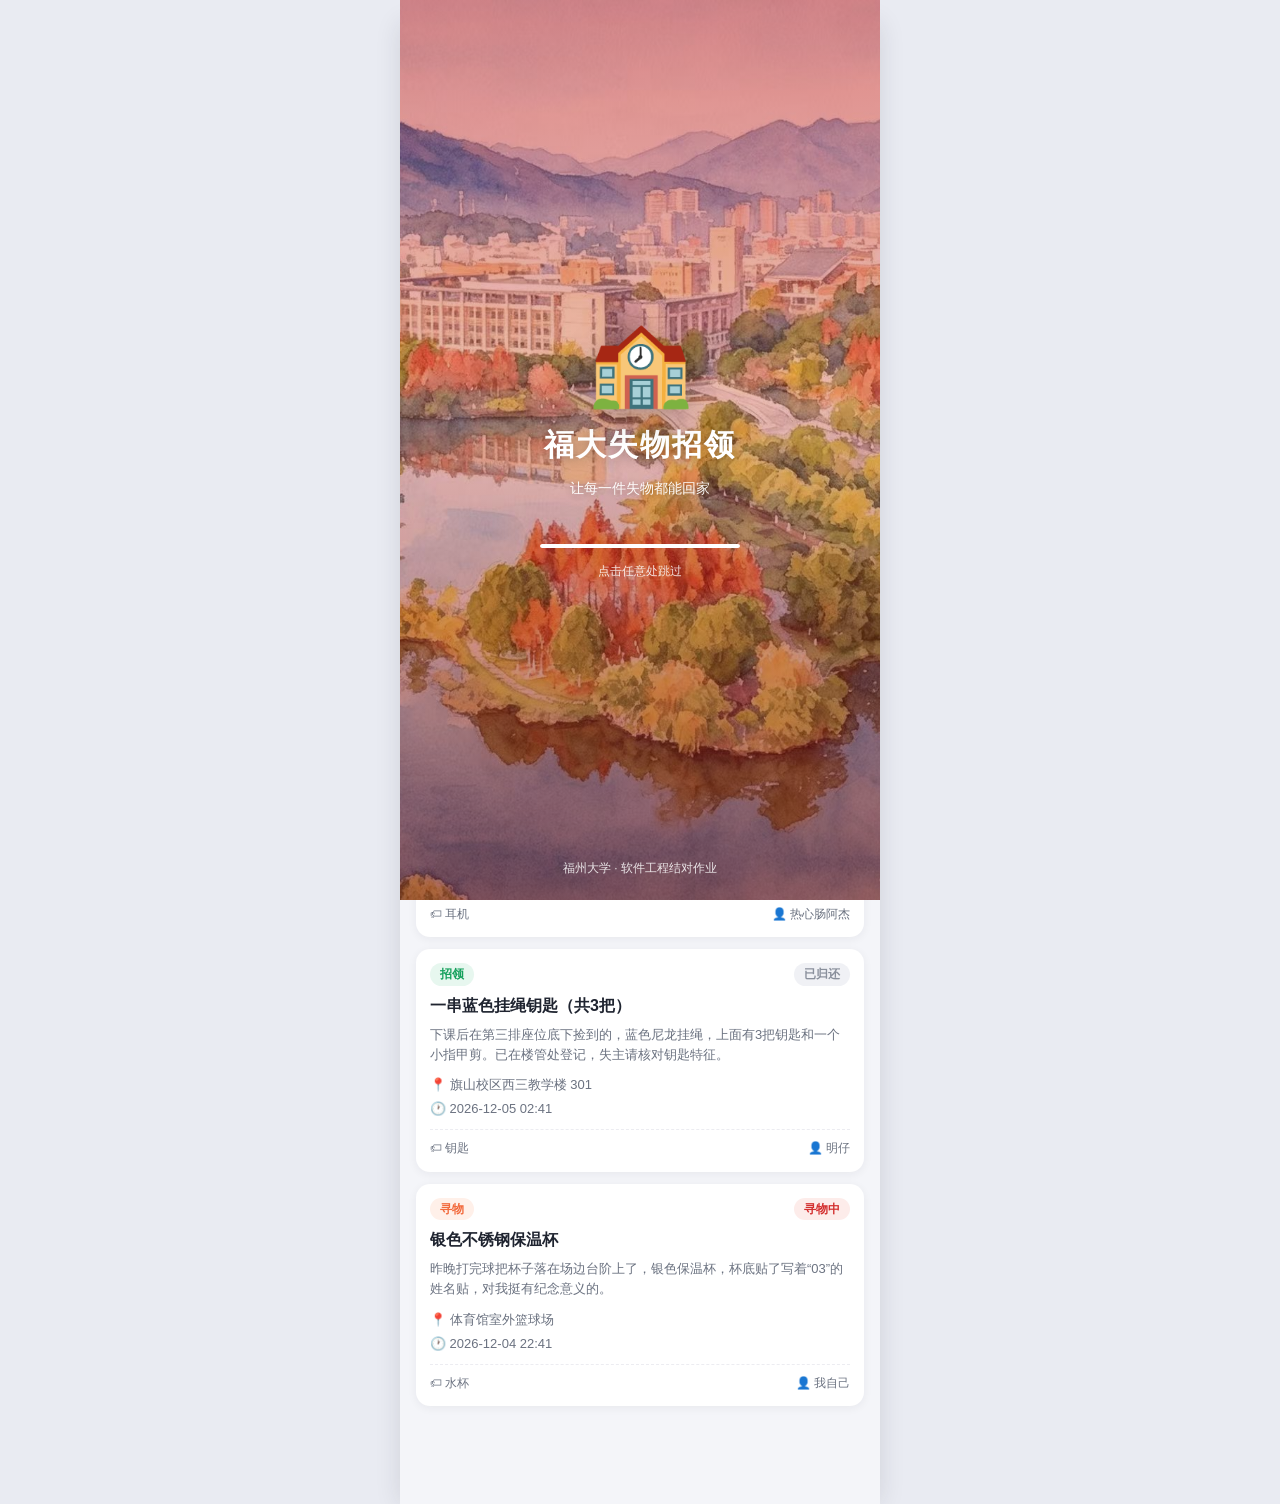
==== commit 8d089c9a: "feat: 新增校区系统、图片上传、类别自定义与登录态记忆 - 新增多校区体系（旗山/铜盘/晋江/怡山/厦门/泉港），首页支持校区切换筛选 - 发布页支持物品图片上传（最多 3 张，本地压缩），列表与" ====
--- a/lost-found/index.html
+++ b/lost-found/index.html
@@ -1,4 +1,4 @@
-<!DOCTYPE html>
+﻿﻿<!DOCTYPE html>
 <html lang="zh-CN">
 <head>
   <meta charset="UTF-8">
@@ -75,10 +75,21 @@
     </div>
   </div>
 
+  <!-- ============ 主应用 ============ -->
   <div class="app">
-    <!-- 顶部：标题 + 搜索栏 -->
+    <!-- 顶部：标题 + 校区切换 + 搜索栏 -->
     <header class="app-header">
-      <h1>福大失物招领<span class="subtitle">让每一件失物都能回家</span></h1>
+      <div class="header-top">
+        <h1>福大失物招领<span class="subtitle">让每一件失物都能回家</span></h1>
+        <select class="campus-select" id="campusSelect" aria-label="切换校区">
+          <option value="旗山校区">📍旗山校区</option>
+          <option value="铜盘校区">📍铜盘校区</option>
+          <option value="晋江校区">📍晋江校区</option>
+          <option value="怡山校区">📍怡山校区</option>
+          <option value="厦门校区">📍厦门校区</option>
+          <option value="泉港校区">📍泉港校区</option>
+        </select>
+      </div>
       <div class="search-bar">
         <span class="search-icon">🔍</span>
         <input id="searchInput" type="search" placeholder="搜索物品名称 / 描述 / 地点 / 类别"
@@ -125,11 +136,12 @@
         <span class="nav-icon">👤</span><span>我的</span>
       </a>
     </nav>
+
   </div>
 
-  <script src="js/storage.js"></script>
-  <script src="js/common.js"></script>
-  <script src="js/auth.js"></script>
-  <script src="js/index.js"></script>
+  <script src="js/storage.js?v=5"></script>
+  <script src="js/common.js?v=5"></script>
+  <script src="js/auth.js?v=5"></script>
+  <script src="js/index.js?v=5"></script>
 </body>
 </html>
--- a/lost-found/css/style.css
+++ b/lost-found/css/style.css
@@ -91,7 +91,48 @@
 .app-header h1 {
   font-size: 19px;
   font-weight: 700;
+  margin-bottom: 0;
+  flex: 1;
+  min-width: 0;
+  white-space: nowrap;
+  overflow: hidden;
+  text-overflow: ellipsis;
+}
+
+/* 标题行：左标题、右校区切换 */
+.header-top {
+  display: flex;
+  align-items: center;
+  gap: 8px;
   margin-bottom: 10px;
+}
+
+.campus-select {
+  flex-shrink: 0;
+  max-width: 132px;
+  padding: 4px 8px;
+  border-radius: 999px;
+  background: rgba(255, 255, 255, 0.2);
+  color: #fff;
+  font-size: 12px;
+  line-height: 1.4;
+  border: 1px solid rgba(255, 255, 255, 0.35);
+  appearance: none;
+  -webkit-appearance: none;
+  background-image: url("data:image/svg+xml,%3Csvg xmlns='http://www.w3.org/2000/svg' width='10' height='6' viewBox='0 0 10 6' fill='none'%3E%3Cpath d='M1 1L5 5L9 1' stroke='white' stroke-width='1.5' stroke-linecap='round' stroke-linejoin='round'/%3E%3C/svg%3E");
+  background-repeat: no-repeat;
+  background-position: right 10px center;
+  padding-right: 28px;
+  cursor: pointer;
+}
+
+.campus-select:active {
+  background-color: rgba(255, 255, 255, 0.32);
+}
+
+.campus-select option {
+  color: #333;
+  background: #fff;
 }
 
 .app-header .subtitle {
@@ -1366,3 +1407,249 @@
   color: #fff;
   border-color: rgba(255,255,255,0.5);
 }
+
+/* ============================================================
+   发布页：地点提示、图片上传、底部弹层
+   ============================================================ */
+
+/* 地点 label 旁的灰色说明 */
+.field-hint {
+  font-size: 11px;
+  font-weight: 400;
+  color: var(--text-sub);
+  margin-left: 6px;
+}
+
+/* 地点输入框 + 右侧快捷选择下拉 */
+.location-row {
+  display: flex;
+  gap: 8px;
+}
+
+.location-row .form-control {
+  flex: 1;
+}
+
+.location-select {
+  width: 110px;
+  height: 44px;
+  border: 1px solid var(--line);
+  border-radius: 12px;
+  padding: 0 10px;
+  background: #fff;
+  font-size: 14px;
+  color: var(--text-sub);
+  outline: none;
+  appearance: none;
+  -webkit-appearance: none;
+  background-image: url("data:image/svg+xml,%3Csvg xmlns='http://www.w3.org/2000/svg' width='10' height='6' viewBox='0 0 10 6' fill='none'%3E%3Cpath d='M1 1L5 5L9 1' stroke='%23999' stroke-width='1.5' stroke-linecap='round' stroke-linejoin='round'/%3E%3C/svg%3E");
+  background-repeat: no-repeat;
+  background-position: right 10px center;
+  padding-right: 28px;
+  cursor: pointer;
+}
+
+/* ---------- 图片上传 ---------- */
+.img-uploader {
+  display: flex;
+  flex-wrap: wrap;
+  gap: 10px;
+}
+
+.img-preview-list {
+  display: contents; /* 让预览项与添加按钮同属一个 flex 流 */
+}
+
+.img-preview-item {
+  position: relative;
+  width: 78px;
+  height: 78px;
+  border-radius: 12px;
+  overflow: hidden;
+  background: var(--bg);
+}
+
+.img-preview-item img {
+  width: 100%;
+  height: 100%;
+  object-fit: cover;
+  display: block;
+}
+
+.img-remove {
+  position: absolute;
+  top: 3px;
+  right: 3px;
+  width: 20px;
+  height: 20px;
+  border-radius: 50%;
+  background: rgba(0, 0, 0, 0.55);
+  color: #fff;
+  font-size: 11px;
+  line-height: 20px;
+  text-align: center;
+  padding: 0;
+}
+
+.img-add {
+  width: 78px;
+  height: 78px;
+  border: 1.5px dashed #d0d4de;
+  border-radius: 12px;
+  background: #fafbfc;
+  display: flex;
+  flex-direction: column;
+  align-items: center;
+  justify-content: center;
+  gap: 4px;
+  color: var(--text-sub);
+  text-align: center;
+}
+
+.img-add:active {
+  background: var(--bg);
+}
+
+.img-add .img-add-plus {
+  font-size: 22px;
+  line-height: 1;
+}
+
+.img-add .img-add-text {
+  font-size: 11px;
+  line-height: 1.3;
+}
+
+/* ---------- 底部弹层（校区切换 / 地点快选共用） ---------- */
+.sheet-mask {
+  position: fixed;
+  inset: 0;
+  z-index: 80;
+  background: rgba(0, 0, 0, 0.45);
+  max-width: 480px;
+  margin: 0 auto;
+}
+
+.sheet {
+  position: fixed;
+  left: 50%;
+  bottom: 0;
+  transform: translateX(-50%);
+  z-index: 81;
+  width: 100%;
+  max-width: 480px;
+  max-height: 70vh;
+  background: #fff;
+  border-radius: 12px 12px 0 0;
+  display: flex;
+  flex-direction: column;
+  padding-bottom: env(safe-area-inset-bottom);
+}
+
+.sheet-head {
+  display: flex;
+  align-items: center;
+  justify-content: space-between;
+  padding: 14px 18px 10px;
+  border-bottom: 1px solid var(--line);
+}
+
+.sheet-title {
+  font-size: 16px;
+  font-weight: 700;
+}
+
+.sheet-close {
+  width: 30px;
+  height: 30px;
+  border-radius: 50%;
+  background: var(--bg);
+  color: var(--text-sub);
+  font-size: 13px;
+  padding: 0;
+}
+
+.sheet-body {
+  overflow-y: auto;
+  padding: 8px 12px 18px;
+}
+
+.sheet-option {
+  display: block;
+  width: 100%;
+  text-align: left;
+  padding: 13px 10px;
+  font-size: 15px;
+  color: var(--text-main);
+  border-bottom: 1px solid var(--line);
+  background: none;
+}
+
+.sheet-option:last-child {
+  border-bottom: none;
+}
+
+.sheet-option:active {
+  background: var(--bg);
+}
+
+.sheet-option.selected {
+  color: var(--primary);
+  font-weight: 700;
+}
+
+/* ---------- 卡片缩略图 ---------- */
+.card-imgs {
+  display: flex;
+  gap: 8px;
+  overflow-x: auto;
+  margin: 2px 0 10px;
+  padding-bottom: 2px;
+}
+
+.card-imgs img {
+  width: 72px;
+  height: 72px;
+  flex-shrink: 0;
+  object-fit: cover;
+  border-radius: 12px;
+  background: var(--bg);
+}
+
+/* ---------- 详情页画廊 ---------- */
+.detail-gallery {
+  display: flex;
+  flex-wrap: wrap;
+  gap: 8px;
+  padding: 0 16px 14px;
+}
+
+.detail-gallery img {
+  width: calc((100% - 16px) / 3);
+  aspect-ratio: 1 / 1;
+  object-fit: cover;
+  border-radius: 12px;
+  background: var(--bg);
+}
+
+/* ---------- 全屏看图 ---------- */
+.img-viewer {
+  position: fixed;
+  inset: 0;
+  z-index: 120;
+  background: rgba(0, 0, 0, 0.9);
+  display: flex;
+  align-items: center;
+  justify-content: center;
+  padding: 20px;
+}
+
+.img-viewer[hidden] {
+  display: none;
+}
+
+.img-viewer img {
+  max-width: 100%;
+  max-height: 100%;
+  border-radius: 12px;
+}
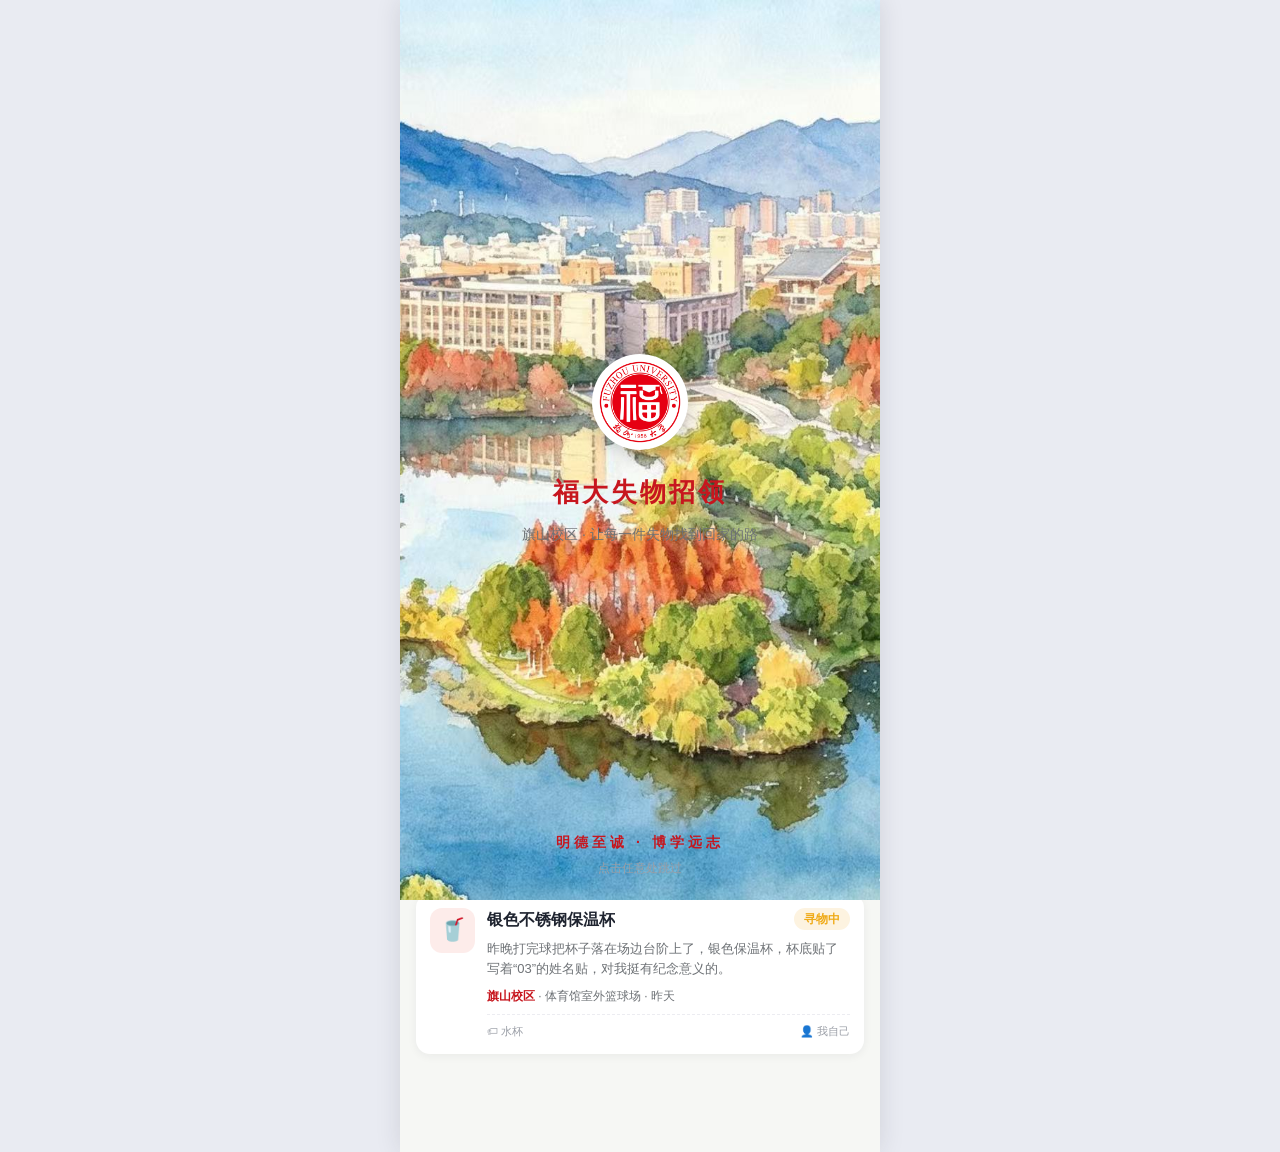
==== commit 939c9815: "style: 按 Figma 原型对齐首页 UI 视觉 启动页与登录页 - 启动页去掉红色蒙版，改为浅色水彩全屏；白底圆形校徽替代 emoji - 红色标题、动态校区副标题、红色校训，移除加载进度条 " ====
--- a/lost-found/index.html
+++ b/lost-found/index.html
@@ -1,4 +1,4 @@
-﻿﻿<!DOCTYPE html>
+<!DOCTYPE html>
 <html lang="zh-CN">
 <head>
   <meta charset="UTF-8">
@@ -10,34 +10,31 @@
   <!-- ============ 启动页（水彩校园背景，2.4s 后进入登录页） ============ -->
   <div id="splashView" class="gate-view splash-view" hidden>
     <img class="splash-bg" src="img/campus-watercolor.jpg" alt="福大校园水彩全景">
-    <div class="splash-mask"></div>
     <div class="splash-content">
-      <div class="splash-logo">🏫</div>
+      <div class="splash-logo">
+        <img src="img/logo.png" alt="福州大学校徽">
+      </div>
       <div class="splash-title">福大失物招领</div>
-      <div class="splash-subtitle">让每一件失物都能回家</div>
-      <div class="splash-bar"><div class="bar-inner"></div></div>
-      <div class="splash-skip" id="splashSkip">点击任意处跳过</div>
+      <div class="splash-subtitle" id="splashSubtitle">旗山校区 · 让每一件失物找到回家的路</div>
     </div>
-    <div class="splash-footer">福州大学 · 软件工程结对作业</div>
+    <div class="splash-footer">
+      <div class="splash-motto">明德至诚 · 博学远志</div>
+      <div class="splash-skip" id="splashSkip">点击任意位置进入</div>
+    </div>
   </div>
 
   <!-- ============ 登录页 ============ -->
   <div id="loginView" class="gate-view login-view" hidden>
-    <div class="login-hero">
-      <img class="login-bg" src="img/campus-watercolor.jpg" alt="">
-      <div class="login-hero-mask"></div>
-      <div class="login-hero-text">
-        <div class="login-logo">🏫</div>
+    <img class="login-bg" src="img/campus-watercolor.jpg" alt="">
+    <div class="login-scroll">
+      <div class="login-head">
+        <div class="login-logo">福</div>
         <div class="login-app-name">福大失物招领</div>
-        <div class="login-slogan">让每一件失物都能回家</div>
+        <div class="login-slogan">福州大学校园互助失物招领平台</div>
+        <div class="login-motto">明德至诚 · 博学远志</div>
       </div>
-    </div>
 
-    <div class="login-panel">
-      <h2 class="login-title">欢迎回来 👋</h2>
-      <p class="login-tip">登录后可发布寻物 / 招领信息，还能收藏感兴趣的帖子</p>
-
-      <form id="loginForm" novalidate>
+      <form class="login-form" id="loginForm" novalidate>
         <div class="form-group" id="accountGroup">
           <label for="accountInput">学号 / 手机号</label>
           <div class="input-wrap">
@@ -64,11 +61,11 @@
           <button type="button" class="link-btn" id="forgotBtn">忘记密码？</button>
         </div>
 
-        <button type="submit" class="btn btn-primary btn-block login-btn">登 录</button>
+        <button type="submit" class="btn btn-primary btn-block login-btn">账号登录</button>
       </form>
 
       <div class="login-links">
-        <button type="button" class="link-btn guest-btn" id="guestBtn">游客模式，先逛逛 →</button>
+        <button type="button" class="link-btn guest-btn" id="guestBtn">先逛逛 › 游客浏览</button>
       </div>
 
       <p class="login-agreement">登录即代表同意《用户协议》与《隐私政策》 · 课程演示无真实后端，任意符合格式的账号均可登录</p>
@@ -77,38 +74,35 @@
 
   <!-- ============ 主应用 ============ -->
   <div class="app">
-    <!-- 顶部：标题 + 校区切换 + 搜索栏 -->
+    <!-- 顶部：校徽 + 标题 + 校区切换 + 搜索栏 -->
     <header class="app-header">
       <div class="header-top">
-        <h1>福大失物招领<span class="subtitle">让每一件失物都能回家</span></h1>
+        <img class="header-logo" src="img/logo.png" alt="福州大学校徽">
+        <h1>福大失物招领</h1>
         <select class="campus-select" id="campusSelect" aria-label="切换校区">
-          <option value="旗山校区">📍旗山校区</option>
-          <option value="铜盘校区">📍铜盘校区</option>
-          <option value="晋江校区">📍晋江校区</option>
-          <option value="怡山校区">📍怡山校区</option>
-          <option value="厦门校区">📍厦门校区</option>
-          <option value="泉港校区">📍泉港校区</option>
+          <option value="旗山校区">旗山校区</option>
+          <option value="铜盘校区">铜盘校区</option>
+          <option value="晋江校区">晋江校区</option>
+          <option value="怡山校区">怡山校区</option>
+          <option value="厦门校区">厦门校区</option>
+          <option value="泉港校区">泉港校区</option>
         </select>
       </div>
       <div class="search-bar">
-        <span class="search-icon">🔍</span>
-        <input id="searchInput" type="search" placeholder="搜索物品名称 / 描述 / 地点 / 类别"
+        <input id="searchInput" type="search" placeholder="搜索物品名称，如：校园卡"
                aria-label="搜索失物招领信息">
       </div>
     </header>
 
-    <!-- 类型 Tab + 类别筛选 -->
+    <!-- 类型 Tab + 类别胶囊筛选 -->
     <div class="toolbar">
       <div class="type-tabs" role="tablist">
         <button class="type-tab active" data-type="all" type="button">全部</button>
         <button class="type-tab" data-type="lost" type="button">寻物</button>
         <button class="type-tab" data-type="found" type="button">招领</button>
       </div>
-      <div class="filter-row">
-        <label for="categoryFilter">类别</label>
-        <select id="categoryFilter" aria-label="按类别筛选">
-          <option value="all">全部类别</option>
-        </select>
+      <div class="category-pills" id="categoryPills" role="tablist" aria-label="按类别筛选">
+        <!-- 类别胶囊由 index.js 动态生成 -->
       </div>
     </div>
 
@@ -125,23 +119,17 @@
     </main>
 
     <!-- 底部导航 -->
-    <nav class="bottom-nav">
-      <a class="nav-item" data-nav="index" href="index.html">
-        <span class="nav-icon">🏠</span><span>首页</span>
-      </a>
-      <a class="nav-item nav-publish" data-nav="publish" href="publish.html">
-        <span class="nav-icon">➕</span><span>发布</span>
-      </a>
-      <a class="nav-item" data-nav="profile" href="profile.html">
-        <span class="nav-icon">👤</span><span>我的</span>
-      </a>
+        <nav class="bottom-nav">
+      <a class="nav-item" data-nav="index" href="index.html">首页</a>
+      <a class="nav-item nav-publish" data-nav="publish" href="publish.html" aria-label="发布"></a>
+      <a class="nav-item" data-nav="profile" href="profile.html">我的</a>
     </nav>
 
   </div>
 
-  <script src="js/storage.js?v=5"></script>
-  <script src="js/common.js?v=5"></script>
-  <script src="js/auth.js?v=5"></script>
-  <script src="js/index.js?v=5"></script>
+  <script src="js/storage.js?v=6"></script>
+  <script src="js/common.js?v=6"></script>
+  <script src="js/auth.js?v=6"></script>
+  <script src="js/index.js?v=6"></script>
 </body>
 </html>
--- a/lost-found/css/style.css
+++ b/lost-found/css/style.css
@@ -5,14 +5,14 @@
 
 /* ---------- 设计变量 ---------- */
 :root {
-  --primary: #d32f2f;          /* 主色：福大红 */
+  --primary: #c7161e;          /* 主色：福大红（Figma 设计稿） */
   --primary-light: #fdecea;
   --lost: #f26a3d;             /* 寻物：暖橙 */
   --lost-light: #fff0e9;
   --found: #15a05c;            /* 招领：青绿 */
   --found-light: #e7f7ef;
   --text-main: #1f2430;
-  --text-sub: #6b7280;
+  --text-sub: #6e7276;
   --line: #ececf1;
   --bg: #f4f5f9;
   --card-bg: #ffffff;
@@ -52,6 +52,11 @@
   padding-bottom: calc(var(--nav-height) + 20px); /* 给底部导航留位 */
 }
 
+/* 首页列表底色：Figma 米白 #F6F7F4（仅首页，不影响其他页） */
+body[data-page="index"] .app {
+  background: #f6f7f4;
+}
+
 a {
   color: inherit;
   text-decoration: none;
@@ -75,23 +80,33 @@
   display: none !important;
 }
 
-/* ---------- 顶部区域 ---------- */
+/* ---------- 顶部区域（白底 + 极淡水彩） ---------- */
 .app-header {
   position: sticky;
   top: 0;
   z-index: 20;
-  /* 白楼红花水彩素材 + 红色半透明蒙版（约 75% 不透明，参考 figma 亮度） */
+  /* 白楼红花水彩 + 强白色蒙版压淡，接近白底 */
   background:
-    linear-gradient(135deg, rgba(229, 57, 53, 0.75), rgba(198, 40, 40, 0.78)),
+    linear-gradient(180deg, rgba(255, 255, 255, 0.92), rgba(255, 255, 255, 0.88)),
     url('../img/building-flower.jpg') no-repeat center 35% / cover;
-  color: #fff;
+  color: var(--text-main);
   padding: 14px 16px 12px;
+}
+
+.header-logo {
+  width: 30px;
+  height: 30px;
+  border-radius: 50%;
+  object-fit: contain;
+  flex-shrink: 0;
+  margin-right: 8px;
 }
 
 .app-header h1 {
   font-size: 19px;
   font-weight: 700;
-  margin-bottom: 0;
+  color: var(--primary);
+  margin: 0;
   flex: 1;
   min-width: 0;
   white-space: nowrap;
@@ -99,35 +114,34 @@
   text-overflow: ellipsis;
 }
 
-/* 标题行：左标题、右校区切换 */
+/* 标题行：左校徽+标题、右校区切换 */
 .header-top {
   display: flex;
   align-items: center;
-  gap: 8px;
-  margin-bottom: 10px;
+  gap: 6px;
+  margin-bottom: 12px;
 }
 
 .campus-select {
   flex-shrink: 0;
   max-width: 132px;
-  padding: 4px 8px;
+  padding: 5px 26px 5px 12px;
   border-radius: 999px;
-  background: rgba(255, 255, 255, 0.2);
-  color: #fff;
+  background: #fff;
+  color: #5b87a6;
   font-size: 12px;
   line-height: 1.4;
-  border: 1px solid rgba(255, 255, 255, 0.35);
+  border: 1px solid #e2e4ea;
   appearance: none;
   -webkit-appearance: none;
-  background-image: url("data:image/svg+xml,%3Csvg xmlns='http://www.w3.org/2000/svg' width='10' height='6' viewBox='0 0 10 6' fill='none'%3E%3Cpath d='M1 1L5 5L9 1' stroke='white' stroke-width='1.5' stroke-linecap='round' stroke-linejoin='round'/%3E%3C/svg%3E");
+  background-image: url("data:image/svg+xml,%3Csvg xmlns='http://www.w3.org/2000/svg' width='10' height='6' viewBox='0 0 10 6' fill='none'%3E%3Cpath d='M1 1L5 5L9 1' stroke='%235B87A6' stroke-width='1.5' stroke-linecap='round' stroke-linejoin='round'/%3E%3C/svg%3E");
   background-repeat: no-repeat;
   background-position: right 10px center;
-  padding-right: 28px;
   cursor: pointer;
 }
 
 .campus-select:active {
-  background-color: rgba(255, 255, 255, 0.32);
+  background-color: #f4f6f9;
 }
 
 .campus-select option {
@@ -135,26 +149,14 @@
   background: #fff;
 }
 
-.app-header .subtitle {
-  font-size: 12px;
-  opacity: 0.85;
-  margin-left: 6px;
-  font-weight: 400;
-}
-
 /* 搜索栏 */
 .search-bar {
   display: flex;
   align-items: center;
-  background: #fff;
+  background: #f2f3f0;
   border-radius: 999px;
-  padding: 0 14px;
-  height: 40px;
-}
-
-.search-bar .search-icon {
-  font-size: 15px;
-  margin-right: 8px;
+  padding: 0 16px;
+  height: 38px;
 }
 
 .search-bar input {
@@ -162,7 +164,8 @@
   border: none;
   outline: none;
   background: transparent;
-  font-size: 15px;
+  font-size: 14px;
+  color: var(--text-main);
 }
 
 /* 普通页面头部（发布/我的） */
@@ -203,37 +206,79 @@
 /* ---------- Tab 与类别筛选 ---------- */
 .toolbar {
   background: #fff;
-  padding: 10px 16px;
+  padding: 6px 16px 10px;
   border-bottom: 1px solid var(--line);
   position: sticky;
-  top: 83px; /* 紧贴首页头部 */
+  top: 105px; /* 紧贴首页头部（header 含校徽+搜索栏） */
   z-index: 15;
 }
 
 .type-tabs {
   display: flex;
-  background: var(--bg);
+  gap: 22px;
+  margin-bottom: 10px;
+}
+
+.type-tab {
+  position: relative;
+  height: 32px;
+  line-height: 32px;
+  padding: 0 2px;
+  text-align: center;
+  font-size: 15px;
+  color: var(--text-sub);
+  transition: color 0.2s;
+}
+
+.type-tab.active {
+  color: var(--primary);
+  font-weight: 700;
+}
+
+/* 红色短下划线 */
+.type-tab.active::after {
+  content: '';
+  position: absolute;
+  left: 50%;
+  bottom: 2px;
+  transform: translateX(-50%);
+  width: 22px;
+  height: 3px;
   border-radius: 999px;
-  padding: 3px;
-  margin-bottom: 10px;
-}
-
-.type-tab {
-  flex: 1;
-  height: 34px;
-  line-height: 34px;
-  text-align: center;
+  background: var(--primary);
+}
+
+/* 类别胶囊（横滑） */
+.category-pills {
+  display: flex;
+  gap: 8px;
+  overflow-x: auto;
+  padding-bottom: 2px;
+  -webkit-overflow-scrolling: touch;
+  scrollbar-width: none;
+}
+
+.category-pills::-webkit-scrollbar {
+  display: none;
+}
+
+.cat-pill {
+  flex-shrink: 0;
+  height: 28px;
+  padding: 0 14px;
   border-radius: 999px;
-  font-size: 14px;
-  color: var(--text-sub);
-  transition: all 0.2s;
-}
-
-.type-tab.active {
-  background: #fff;
+  background: #f2f3f0;
+  color: var(--text-sub);
+  font-size: 13px;
+  line-height: 28px;
+  white-space: nowrap;
+  transition: all 0.15s;
+}
+
+.cat-pill.active {
+  background: var(--primary-light);
   color: var(--primary);
   font-weight: 600;
-  box-shadow: 0 1px 4px rgba(31, 36, 48, 0.1);
 }
 
 .filter-row {
@@ -265,7 +310,8 @@
 }
 
 .card {
-  display: block;
+  display: flex;
+  gap: 12px;
   background: var(--card-bg);
   border-radius: var(--radius);
   padding: 14px;
@@ -279,41 +325,46 @@
   box-shadow: 0 1px 4px rgba(31, 36, 48, 0.08);
 }
 
-.card-top {
+/* 左侧类别图标块 */
+.card-icon {
+  flex-shrink: 0;
+  width: 45px;
+  height: 45px;
+  border-radius: 12px;
+  background: var(--primary-light);
+  color: var(--primary);
+  font-size: 22px;
+  display: flex;
+  align-items: center;
+  justify-content: center;
+}
+
+.card-body {
+  flex: 1;
+  min-width: 0;
+}
+
+.card-head {
   display: flex;
   justify-content: space-between;
-  align-items: center;
-  margin-bottom: 8px;
-}
-
-.badge {
-  display: inline-block;
+  align-items: flex-start;
+  gap: 8px;
+  margin-bottom: 6px;
+}
+
+.status {
+  flex-shrink: 0;
   font-size: 12px;
   font-weight: 600;
   padding: 2px 10px;
   border-radius: 999px;
-}
-
-.badge-lost {
-  color: var(--lost);
-  background: var(--lost-light);
-}
-
-.badge-found {
-  color: var(--found);
-  background: var(--found-light);
-}
-
-.status {
-  font-size: 12px;
-  font-weight: 600;
-  padding: 2px 10px;
-  border-radius: 999px;
-}
-
+  white-space: nowrap;
+}
+
+/* 进行中：黄色胶囊（Figma 设计稿） */
 .status-active {
-  color: var(--primary);
-  background: var(--primary-light);
+  color: #efaa17;
+  background: #fdf3e0;
 }
 
 .status-done {
@@ -324,8 +375,7 @@
 .card-title {
   font-size: 16px;
   font-weight: 600;
-  margin-bottom: 6px;
-  /* 最多两行 */
+  color: var(--text-main);
   display: -webkit-box;
   -webkit-line-clamp: 2;
   -webkit-box-orient: vertical;
@@ -335,30 +385,36 @@
 .card-desc {
   font-size: 13px;
   color: var(--text-sub);
-  margin-bottom: 10px;
+  margin-bottom: 8px;
   display: -webkit-box;
   -webkit-line-clamp: 2;
   -webkit-box-orient: vertical;
   overflow: hidden;
 }
 
+/* 单行 meta：校区（红粗）· 地点 · 相对时间 */
 .card-meta {
-  display: flex;
-  flex-direction: column;
-  gap: 4px;
-  font-size: 13px;
-  color: var(--text-sub);
-  margin-bottom: 10px;
+  font-size: 12px;
+  color: var(--text-sub);
+  margin-bottom: 8px;
+  white-space: nowrap;
+  overflow: hidden;
+  text-overflow: ellipsis;
+}
+
+.meta-campus {
+  color: var(--primary);
+  font-weight: 700;
 }
 
 .card-foot {
   display: flex;
   justify-content: space-between;
   align-items: center;
-  padding-top: 9px;
+  padding-top: 8px;
   border-top: 1px dashed var(--line);
-  font-size: 12px;
-  color: var(--text-sub);
+  font-size: 11px;
+  color: #9a9ea6;
 }
 
 /* ---------- 空状态 ---------- */
@@ -706,14 +762,9 @@
   flex-direction: column;
   align-items: center;
   justify-content: center;
-  gap: 2px;
-  color: var(--text-sub);
-  font-size: 11px;
-}
-
-.nav-item .nav-icon {
-  font-size: 21px;
-  line-height: 1;
+  color: var(--text-sub);
+  font-size: 13px;
+  transition: color 0.15s;
 }
 
 .nav-item.active {
@@ -722,21 +773,40 @@
 }
 
 /* 中间“发布”凸起按钮 */
-.nav-item.nav-publish .nav-icon {
-  font-size: 26px;
-  margin-top: -14px;
+.nav-item.nav-publish {
+  position: relative;
   width: 48px;
   height: 48px;
+  margin: -20px auto 0;
   border-radius: 50%;
-  background: linear-gradient(135deg, #e53935, #c62828);
-  display: flex;
-  align-items: center;
-  justify-content: center;
-  box-shadow: 0 4px 10px rgba(211, 47, 47, 0.35);
-}
-
-.nav-item.nav-publish.active .nav-icon {
-  color: #fff;
+  background: var(--primary);
+  box-shadow: 0 4px 10px rgba(199, 22, 30, 0.35);
+  flex: 0 0 auto;
+}
+
+.nav-item.nav-publish::before,
+.nav-item.nav-publish::after {
+  content: '';
+  position: absolute;
+  top: 50%;
+  left: 50%;
+  background: #fff;
+  border-radius: 2px;
+  transform: translate(-50%, -50%);
+}
+
+.nav-item.nav-publish::before {
+  width: 18px;
+  height: 2.5px;
+}
+
+.nav-item.nav-publish::after {
+  width: 2.5px;
+  height: 18px;
+}
+
+.nav-item.nav-publish:active {
+  transform: scale(0.94);
 }
 
 /* ---------- Toast ---------- */
@@ -1036,7 +1106,7 @@
 .splash-view {
   align-items: center;
   justify-content: center;
-  color: #fff;
+  color: var(--primary);
   text-align: center;
   overflow: hidden;
 }
@@ -1049,16 +1119,6 @@
   object-fit: cover;
 }
 
-/* 红色渐变遮罩：压住水彩图明度，保证文字可读、统一品牌色 */
-.splash-mask {
-  position: absolute;
-  inset: 0;
-  background: linear-gradient(180deg,
-    rgba(198, 40, 40, 0.55) 0%,
-    rgba(183, 28, 28, 0.28) 42%,
-    rgba(127, 20, 20, 0.62) 100%);
-}
-
 .splash-content {
   position: relative;
   z-index: 1;
@@ -1068,49 +1128,37 @@
   padding: 0 24px;
 }
 
+/* 白底圆形校徽 */
 .splash-logo {
-  font-size: 84px;
-  line-height: 1;
-  margin-bottom: 18px;
+  width: 96px;
+  height: 96px;
+  border-radius: 50%;
+  background: #fff;
+  display: flex;
+  align-items: center;
+  justify-content: center;
+  margin-bottom: 22px;
+  box-shadow: 0 6px 20px rgba(0, 0, 0, 0.18);
   animation: floatY 2.4s ease-in-out infinite;
-  filter: drop-shadow(0 6px 16px rgba(0, 0, 0, 0.25));
+}
+
+.splash-logo img {
+  width: 82px;
+  height: 82px;
+  object-fit: contain;
 }
 
 .splash-title {
-  font-size: 30px;
+  font-size: 26px;
   font-weight: 800;
-  letter-spacing: 2px;
-  margin-bottom: 10px;
-  text-shadow: 0 2px 12px rgba(0, 0, 0, 0.3);
+  letter-spacing: 3px;
+  margin-bottom: 12px;
+  color: var(--primary);
 }
 
 .splash-subtitle {
   font-size: 14px;
-  opacity: 0.95;
-  margin-bottom: 44px;
-  text-shadow: 0 1px 8px rgba(0, 0, 0, 0.3);
-}
-
-.splash-bar {
-  width: 200px;
-  height: 4px;
-  background: rgba(255, 255, 255, 0.35);
-  border-radius: 999px;
-  overflow: hidden;
-  margin-bottom: 14px;
-}
-
-.splash-bar .bar-inner {
-  height: 100%;
-  width: 0;
-  background: #fff;
-  border-radius: 999px;
-  animation: loadBar 2.3s ease forwards;
-}
-
-.splash-skip {
-  font-size: 12px;
-  opacity: 0.85;
+  color: #6e7276;
 }
 
 .splash-footer {
@@ -1118,9 +1166,23 @@
   bottom: 22px;
   left: 0;
   right: 0;
+  z-index: 1;
+  display: flex;
+  flex-direction: column;
+  align-items: center;
+  gap: 6px;
+}
+
+.splash-motto {
+  font-size: 14px;
+  font-weight: 600;
+  letter-spacing: 4px;
+  color: var(--primary);
+}
+
+.splash-skip {
   font-size: 12px;
-  opacity: 0.85;
-  z-index: 1;
+  color: #9a9ea6;
 }
 
 @keyframes floatY {
@@ -1133,96 +1195,87 @@
   100% { width: 100%; }
 }
 
-/* ---------- 登录页 ---------- */
+/* ---------- 登录页（整屏浅色水彩） ---------- */
 .login-view {
-  background: var(--bg);
   overflow-y: auto;
 }
 
-.login-hero {
-  position: relative;
-  height: 236px;
-  flex-shrink: 0;
-}
-
 .login-bg {
+  position: absolute;
+  inset: 0;
   width: 100%;
   height: 100%;
   object-fit: cover;
-  display: block;
-}
-
-.login-hero-mask {
-  position: absolute;
-  inset: 0;
-  background: linear-gradient(180deg,
-    rgba(229, 57, 53, 0.12) 0%,
-    rgba(198, 40, 40, 0.42) 55%,
-    rgba(183, 28, 28, 0.78) 100%);
-}
-
-.login-hero-text {
-  position: absolute;
-  inset: 0;
+  z-index: 0;
+}
+
+.login-scroll {
+  position: relative;
+  z-index: 1;
   display: flex;
   flex-direction: column;
   align-items: center;
-  justify-content: center;
+  width: 100%;
+  padding: 56px 26px 30px;
+}
+
+/* 顶部品牌区 */
+.login-head {
+  display: flex;
+  flex-direction: column;
+  align-items: center;
+  margin-bottom: 28px;
+}
+
+.login-logo {
+  width: 72px;
+  height: 72px;
+  border-radius: 50%;
+  background: var(--primary);
   color: #fff;
-}
-
-.login-logo {
-  font-size: 54px;
-  line-height: 1;
-  margin-bottom: 12px;
-  filter: drop-shadow(0 4px 10px rgba(0, 0, 0, 0.25));
+  font-size: 38px;
+  font-weight: 700;
+  line-height: 72px;
+  text-align: center;
+  margin-bottom: 14px;
+  box-shadow: 0 6px 18px rgba(199, 22, 30, 0.35);
 }
 
 .login-app-name {
-  font-size: 24px;
+  font-size: 22px;
   font-weight: 800;
   letter-spacing: 2px;
+  color: var(--primary);
   margin-bottom: 6px;
-  text-shadow: 0 2px 10px rgba(0, 0, 0, 0.28);
 }
 
 .login-slogan {
   font-size: 13px;
-  opacity: 0.92;
-}
-
-/* 白色圆角面板：上滑卡片叠在水彩图上 */
-.login-panel {
-  position: relative;
-  z-index: 1;
-  flex: 1;
-  margin-top: -18px;
-  border-radius: 20px 20px 0 0;
-  background: var(--bg);
-  box-shadow: 0 -4px 16px rgba(31, 36, 48, 0.08);
-  padding: 24px 22px 30px;
-}
-
-.login-title {
-  font-size: 21px;
-  font-weight: 700;
-}
-
-.login-tip {
+  color: #6e7276;
+  margin-bottom: 8px;
+}
+
+.login-motto {
   font-size: 13px;
-  color: var(--text-sub);
-  margin: 6px 0 18px;
-}
-
-/* 带图标的输入框容器 */
+  font-weight: 600;
+  letter-spacing: 3px;
+  color: var(--primary);
+}
+
+.login-form {
+  width: 100%;
+}
+
+/* 输入框：白底半透明，在水彩图上保持可读 */
 .input-wrap {
   display: flex;
   align-items: center;
-  height: 46px;
-  background: #fff;
-  border: 1px solid #dcdfe8;
+  height: 48px;
+  background: rgba(255, 255, 255, 0.92);
+  border: 1px solid rgba(220, 223, 232, 0.9);
   border-radius: 12px;
   padding: 0 12px;
+  backdrop-filter: blur(4px);
   transition: border-color 0.15s;
 }
 
@@ -1242,7 +1295,7 @@
 
 .input-wrap .form-control {
   flex: 1;
-  min-height: 44px;
+  min-height: 46px;
   border: none;
   background: transparent;
   padding: 0;
@@ -1271,7 +1324,11 @@
 
 .login-btn {
   margin-top: 4px;
-  background: linear-gradient(135deg, #e53935, #c62828);
+  height: 48px;
+  border-radius: 999px;
+  background: var(--primary);
+  font-size: 16px;
+  letter-spacing: 2px;
 }
 
 .login-links {
@@ -1279,10 +1336,16 @@
   text-align: center;
 }
 
+/* 游客链接改蓝色（Figma 稿风格） */
+.guest-btn {
+  color: #3b7ea1;
+  font-size: 13px;
+}
+
 .login-agreement {
-  margin-top: 26px;
+  margin-top: 30px;
   font-size: 11px;
-  color: var(--text-sub);
+  color: #8a8e96;
   text-align: center;
   line-height: 1.7;
 }
@@ -1598,21 +1661,21 @@
   font-weight: 700;
 }
 
-/* ---------- 卡片缩略图 ---------- */
+/* ---------- 卡片缩略图（弱化显示） ---------- */
 .card-imgs {
   display: flex;
-  gap: 8px;
+  gap: 6px;
   overflow-x: auto;
-  margin: 2px 0 10px;
+  margin: 2px 0 8px;
   padding-bottom: 2px;
 }
 
 .card-imgs img {
-  width: 72px;
-  height: 72px;
+  width: 56px;
+  height: 56px;
   flex-shrink: 0;
   object-fit: cover;
-  border-radius: 12px;
+  border-radius: 10px;
   background: var(--bg);
 }
 
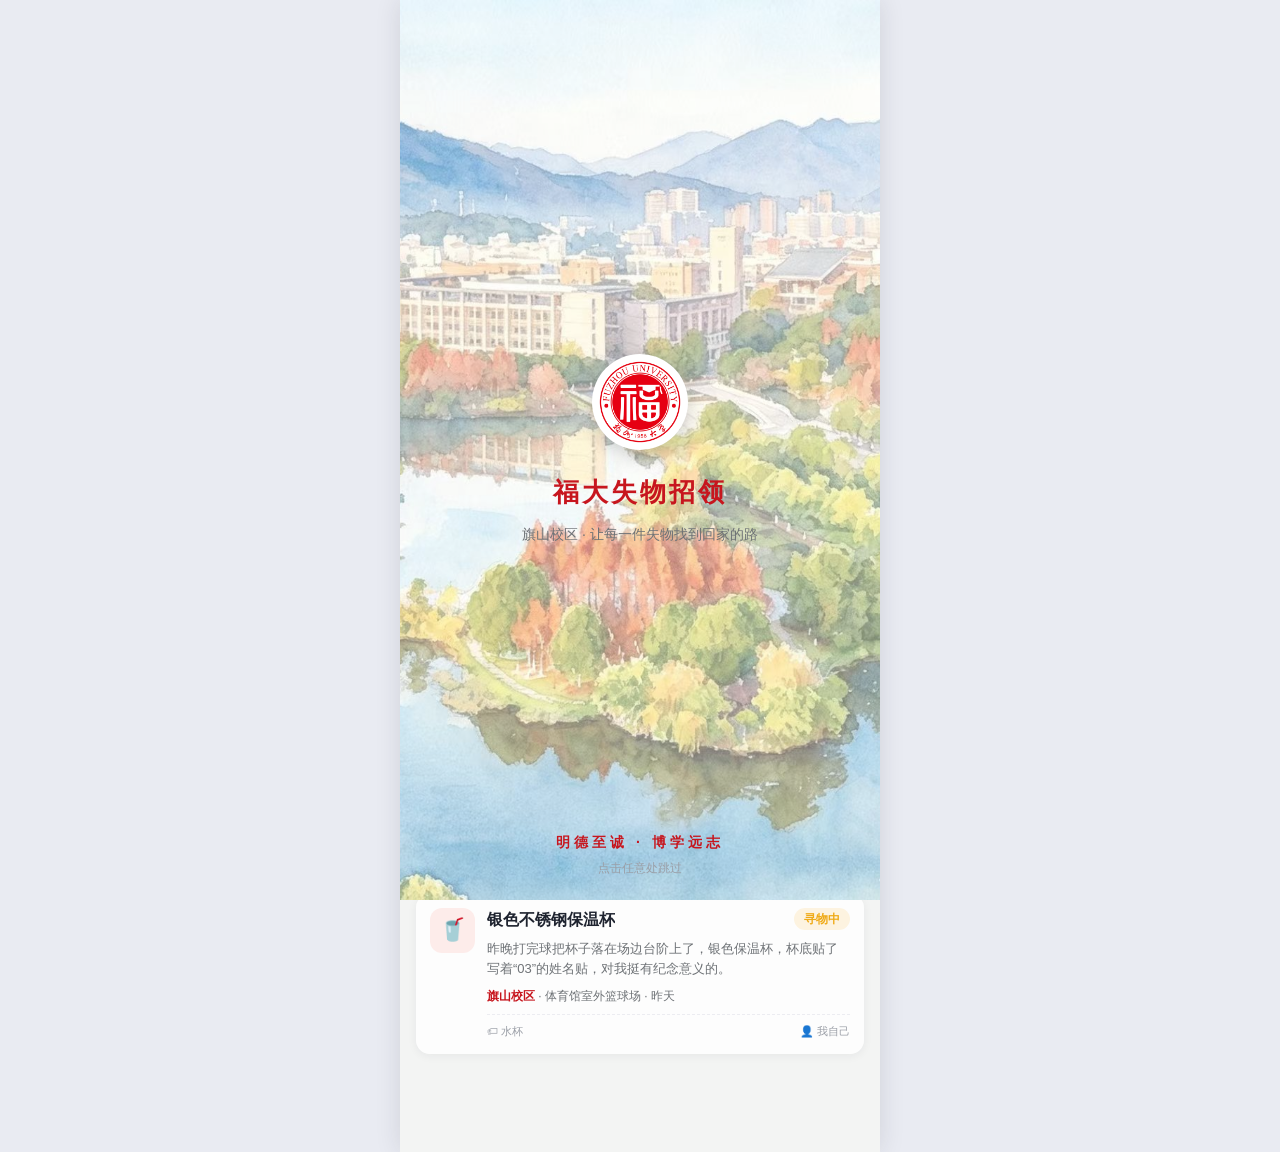
==== commit d4c79736: "fix: 修复首页显示问题并优化视觉体验 - 修复校徽水印定位误覆盖工具栏导致导航栏消失的问题 - 顶部 header 水彩背景加深，白楼红花更清晰 - 首页校徽水印加大加深，滚动时固定在屏幕正中 -" ====
--- a/lost-found/index.html
+++ b/lost-found/index.html
@@ -4,7 +4,7 @@
   <meta charset="UTF-8">
   <meta name="viewport" content="width=device-width, initial-scale=1.0, maximum-scale=1.0, user-scalable=no">
   <title>福大失物招领 - 首页</title>
-  <link rel="stylesheet" href="css/style.css">
+  <link rel="stylesheet" href="css/style.css?v=3">
 </head>
 <body data-page="index">
   <!-- ============ 启动页（水彩校园背景，2.4s 后进入登录页） ============ -->
@@ -127,9 +127,9 @@
 
   </div>
 
-  <script src="js/storage.js?v=6"></script>
-  <script src="js/common.js?v=6"></script>
-  <script src="js/auth.js?v=6"></script>
-  <script src="js/index.js?v=6"></script>
+  <script src="js/storage.js?v=7"></script>
+  <script src="js/common.js?v=7"></script>
+  <script src="js/auth.js?v=7"></script>
+  <script src="js/index.js?v=7"></script>
 </body>
 </html>
--- a/lost-found/css/style.css
+++ b/lost-found/css/style.css
@@ -44,6 +44,7 @@
 
 /* App 容器：手机上铺满，宽屏下最大 480px 居中，带边界阴影模拟手机 */
 .app {
+  position: relative;
   max-width: 480px;
   min-height: 100vh;
   margin: 0 auto;
@@ -52,9 +53,35 @@
   padding-bottom: calc(var(--nav-height) + 20px); /* 给底部导航留位 */
 }
 
-/* 首页列表底色：Figma 米白 #F6F7F4（仅首页，不影响其他页） */
+/* 首页背景中间嵌入半透明校徽水印（滚动时固定居中） */
+body[data-page="index"] .app::before {
+  content: '';
+  position: fixed;
+  top: 50%;
+  left: 50%;
+  transform: translate(-50%, -50%);
+  width: 280px;
+  height: 280px;
+  background: url('../img/logo.png') no-repeat center / contain;
+  opacity: 0.18;
+  pointer-events: none;
+  z-index: 0;
+}
+
+/* 首页内容区置于水印之上（header/toolbar 已有 sticky + z-index，无需覆盖） */
+body[data-page="index"] .app > main {
+  position: relative;
+  z-index: 1;
+}
+
+/* 首页列表底色：Figma 米白 #F6F7F4（半透明，透出固定校徽水印） */
 body[data-page="index"] .app {
-  background: #f6f7f4;
+  background: rgba(246, 247, 244, 0.82);
+}
+
+/* 首页卡片半透明，让水印隐约透出 */
+body[data-page="index"] .card {
+  background: rgba(255, 255, 255, 0.82);
 }
 
 a {
@@ -85,9 +112,9 @@
   position: sticky;
   top: 0;
   z-index: 20;
-  /* 白楼红花水彩 + 强白色蒙版压淡，接近白底 */
+  /* 白楼红花水彩 + 白色蒙版（降低蒙版透明度，使水彩更明显） */
   background:
-    linear-gradient(180deg, rgba(255, 255, 255, 0.92), rgba(255, 255, 255, 0.88)),
+    linear-gradient(180deg, rgba(255, 255, 255, 0.55), rgba(255, 255, 255, 0.45)),
     url('../img/building-flower.jpg') no-repeat center 35% / cover;
   color: var(--text-main);
   padding: 14px 16px 12px;
@@ -1109,6 +1136,7 @@
   color: var(--primary);
   text-align: center;
   overflow: hidden;
+  background: #fff; /* 白色底衬，配合半透明水彩图使背景更浅（Figma 设计稿） */
 }
 
 .splash-bg {
@@ -1117,6 +1145,7 @@
   width: 100%;
   height: 100%;
   object-fit: cover;
+  opacity: 0.55; /* 降低水彩图不透明度，露出白底使背景更浅 */
 }
 
 .splash-content {
@@ -1198,6 +1227,7 @@
 /* ---------- 登录页（整屏浅色水彩） ---------- */
 .login-view {
   overflow-y: auto;
+  background: #fff; /* 白色底衬，配合半透明水彩图使背景更浅（Figma 设计稿） */
 }
 
 .login-bg {
@@ -1207,6 +1237,7 @@
   height: 100%;
   object-fit: cover;
   z-index: 0;
+  opacity: 0.55; /* 降低水彩图不透明度，露出白底使背景更浅 */
 }
 
 .login-scroll {
